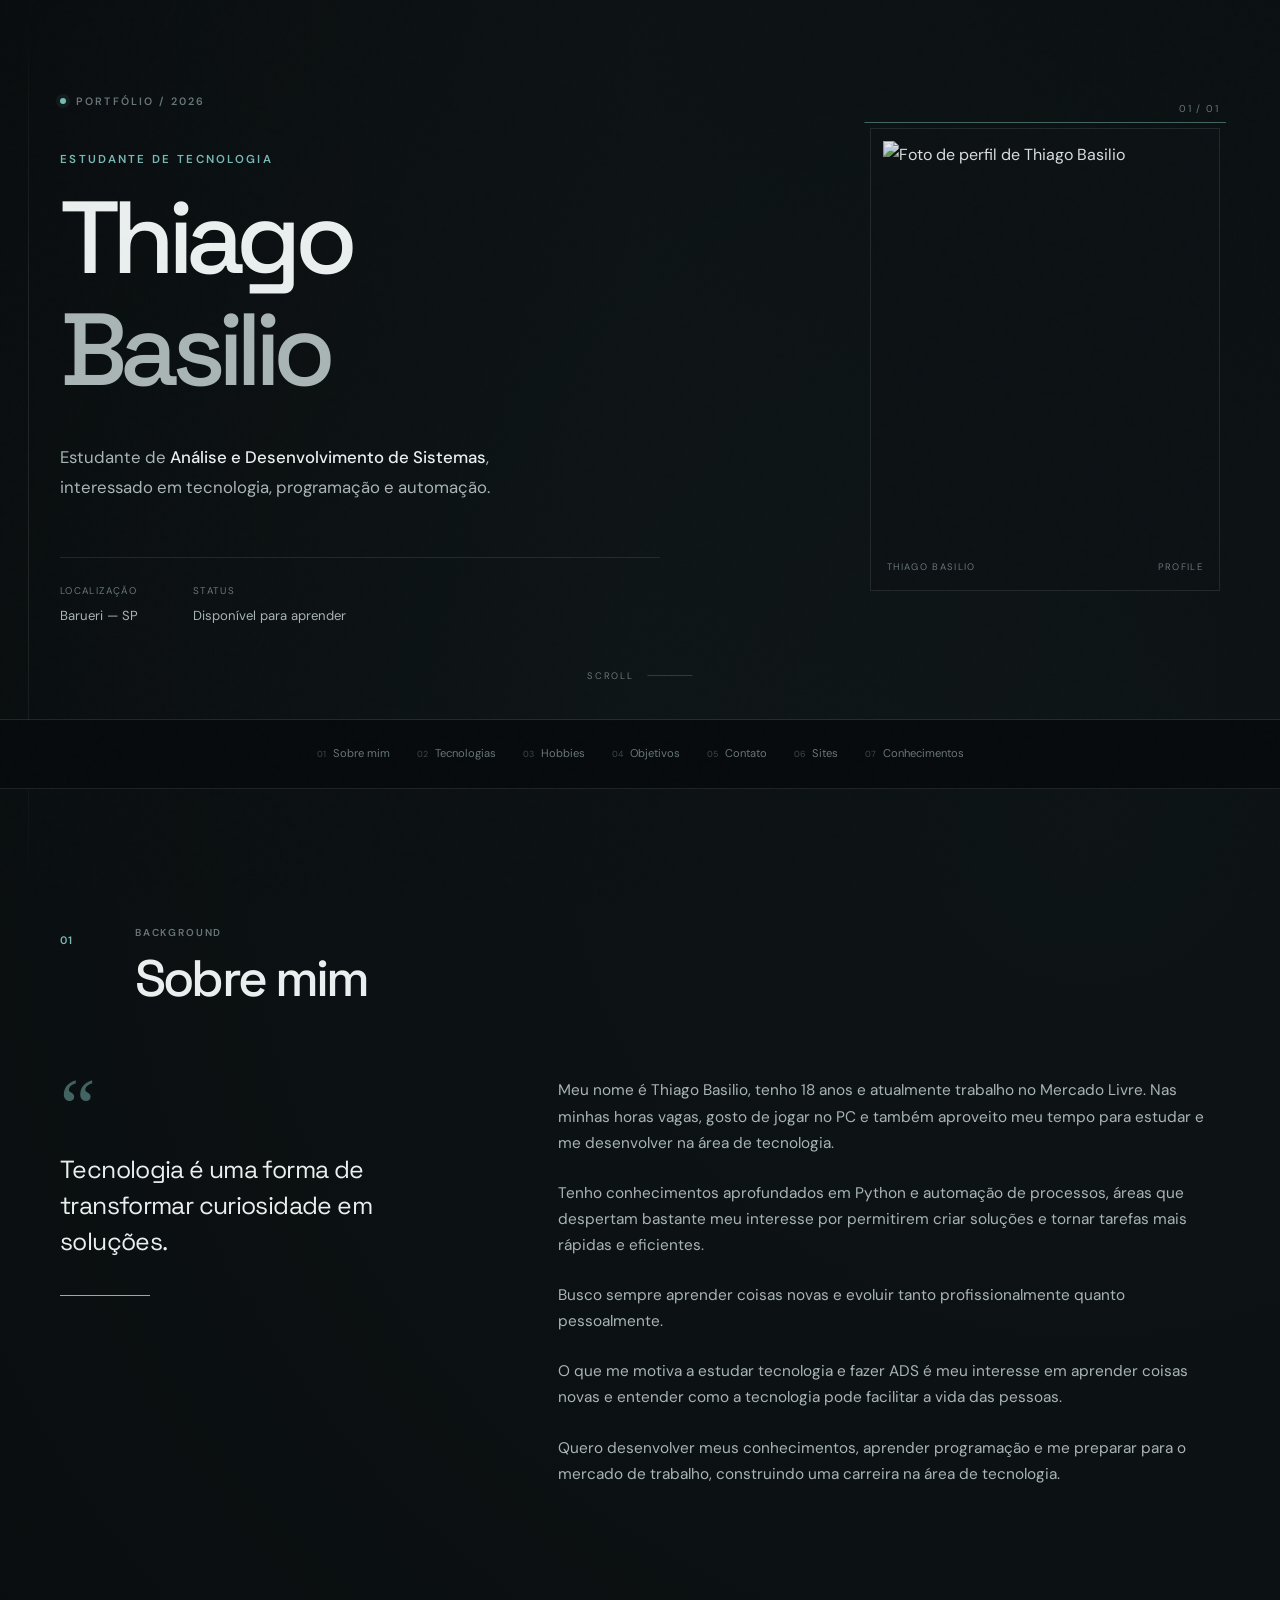
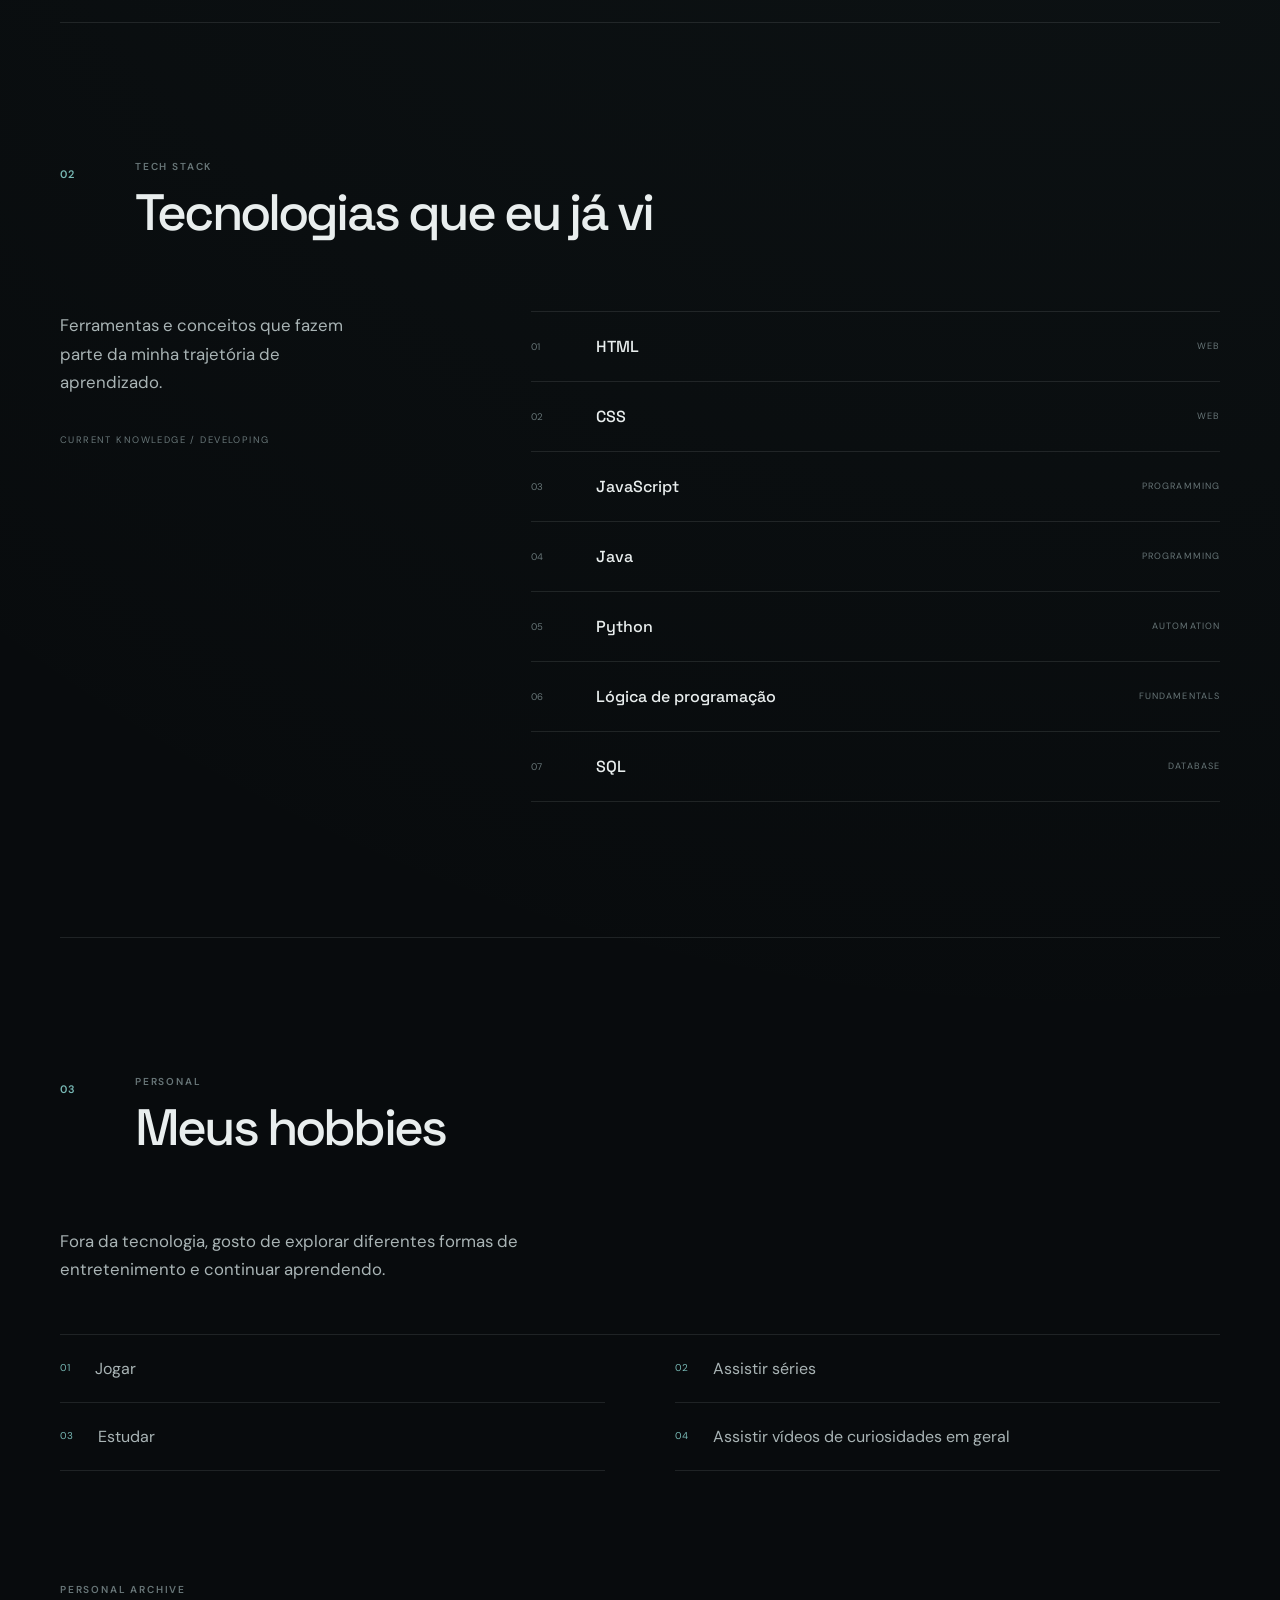
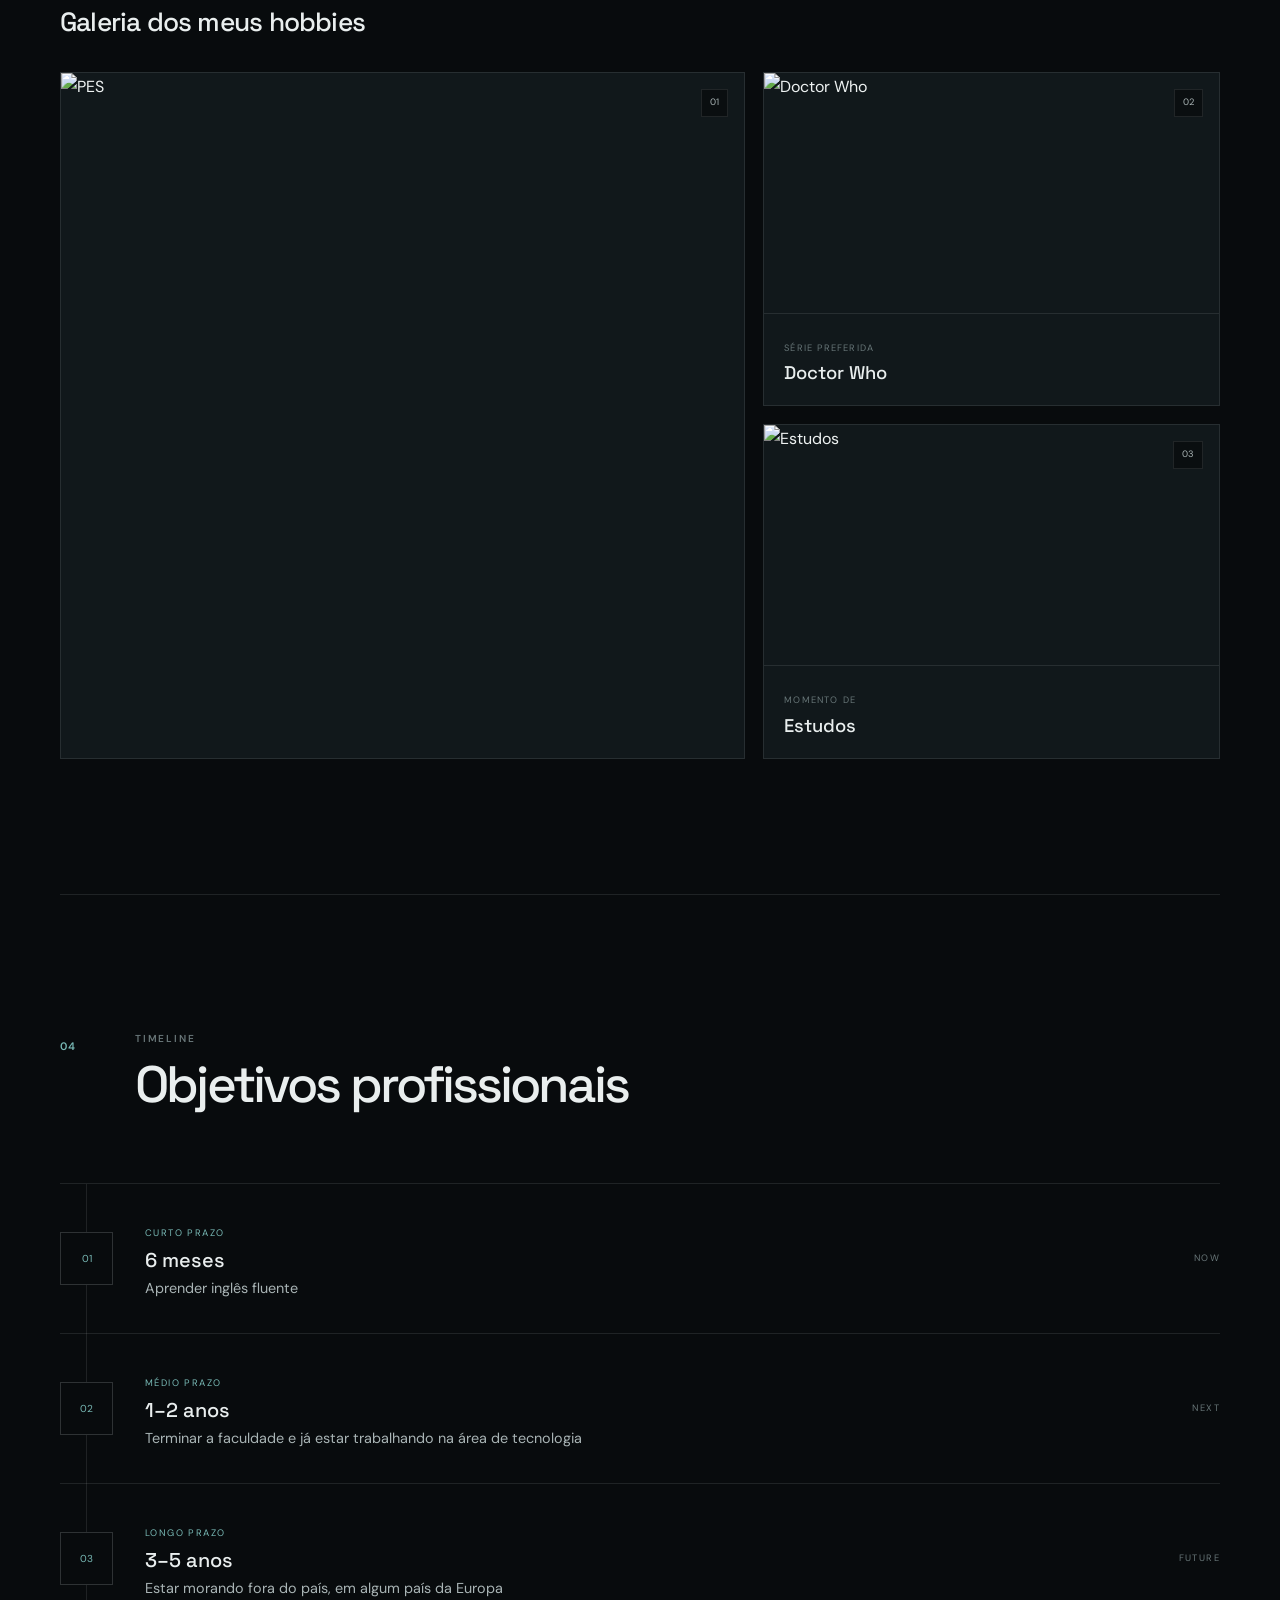
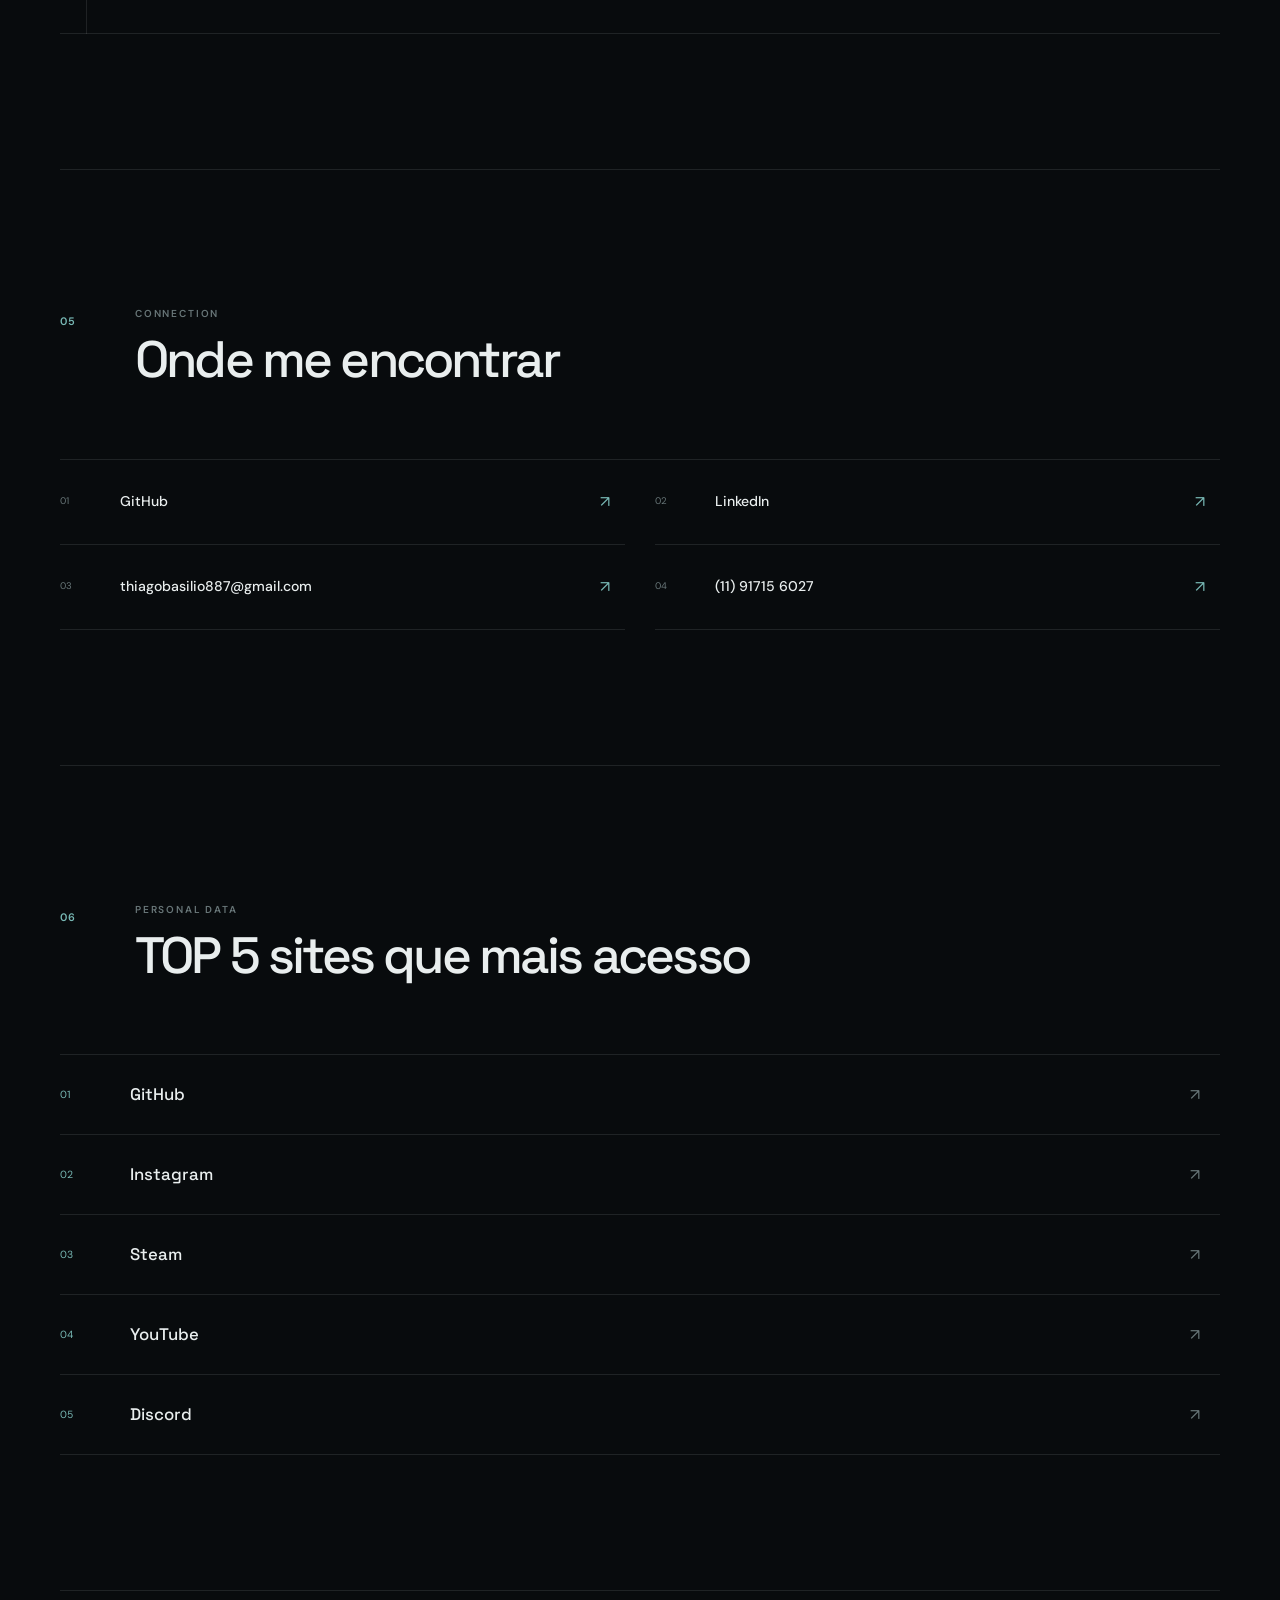
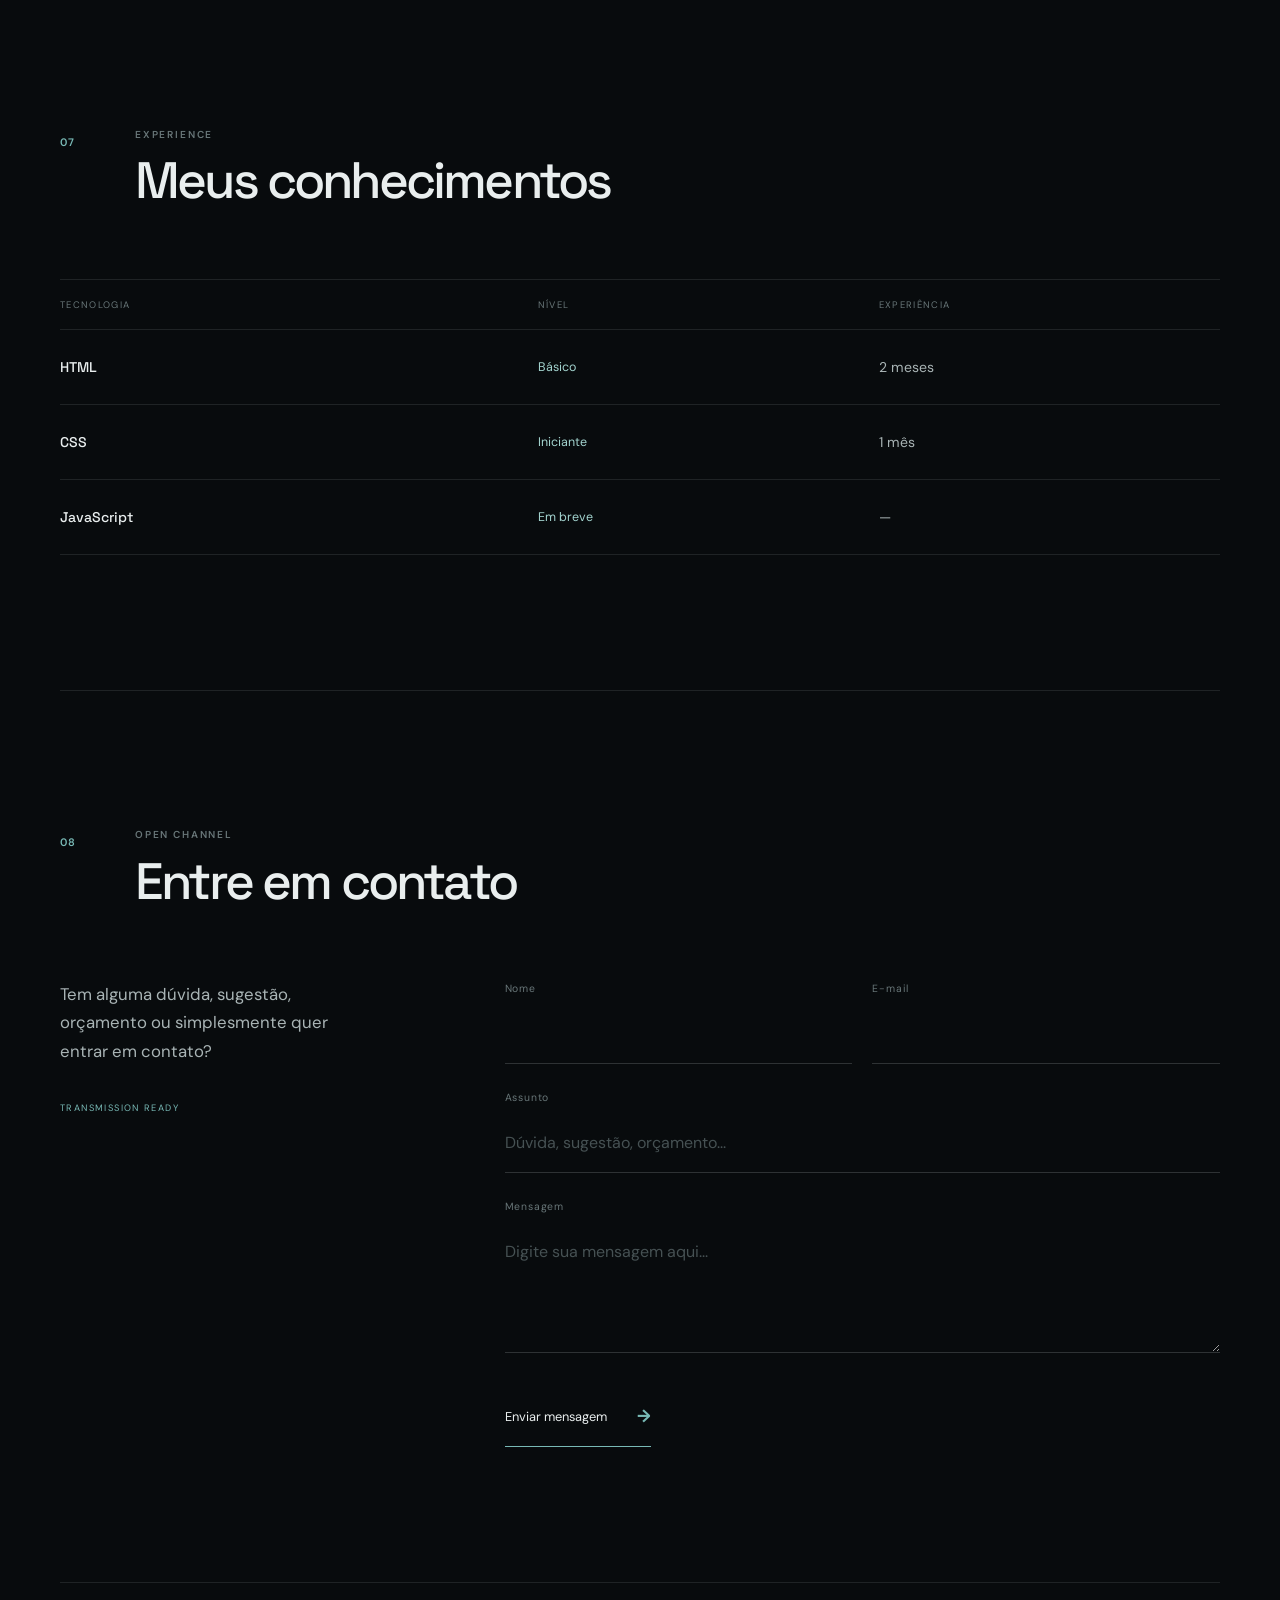
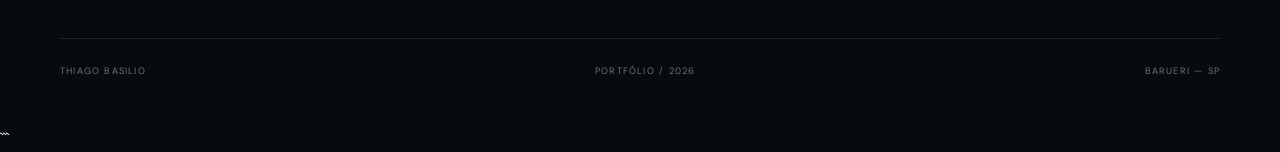
==== index.html @ 4c80ed2f "Add files via upload" ====
<!DOCTYPE html>
<html lang="pt-br">

<head>
    <meta charset="UTF-8">
    <meta name="viewport" content="width=device-width, initial-scale=1.0">

    <title>Thiago Basilio — Portfólio</title>

    <link rel="preconnect" href="https://fonts.googleapis.com">
    <link rel="preconnect" href="https://fonts.gstatic.com" crossorigin>

    <link href="https://fonts.googleapis.com/css2?family=DM+Sans:wght@400;500;600;700&family=Space+Grotesk:wght@400;500;600;700&display=swap" rel="stylesheet">

    <link rel="stylesheet" href="style.css">
</head>

<body>

    <!-- ELEMENTO DE AMBIENTE -->
    <div class="ambient-line"></div>

    <!-- ================= HEADER ================= -->

    <header class="hero">

        <div class="hero-grid">

            <div class="hero-info">

                <div class="system-label">
                    <span class="signal"></span>
                    PORTFÓLIO / 2026
                </div>

                <p class="hero-kicker">
                    ESTUDANTE DE TECNOLOGIA
                </p>

                <h1>
                    Thiago<br>
                    <span>Basilio</span>
                </h1>

                <p class="hero-description">
                    Estudante de <strong>Análise e Desenvolvimento de Sistemas</strong>,
                    interessado em tecnologia, programação e automação.
                </p>

                <div class="hero-meta">
                    <span>
                        <small>LOCALIZAÇÃO</small>
                        Barueri — SP
                    </span>

                    <span>
                        <small>STATUS</small>
                        Disponível para aprender
                    </span>
                </div>

            </div>

            <div class="hero-portrait">

                <div class="portrait-frame">

                    <div class="frame-marker marker-top">
                        01 / 01
                    </div>

                    <img
                        class="fotominha"
                        src="fotodeperfil.jpeg"
                        alt="Foto de perfil de Thiago Basilio"
                    >

                    <div class="portrait-caption">
                        <span>THIAGO BASILIO</span>
                        <span>PROFILE</span>
                    </div>

                </div>

            </div>

        </div>

        <div class="scroll-indicator">
            <span>SCROLL</span>
            <div></div>
        </div>

    </header>


    <!-- ================= NAVEGAÇÃO ================= -->

    <nav class="navbar">

        <div class="nav-inner">

            <a href="#Sobremim" class="nav-link active">
                <span>01</span>
                Sobre mim
            </a>

            <a href="#Tecnologiasqeujavi" class="nav-link">
                <span>02</span>
                Tecnologias
            </a>

            <a href="#Meushobbiessão" class="nav-link">
                <span>03</span>
                Hobbies
            </a>

            <a href="#Objetivosprofissionais" class="nav-link">
                <span>04</span>
                Objetivos
            </a>

            <a href="#Ondemeencontar" class="nav-link">
                <span>05</span>
                Contato
            </a>

            <a href="#TOP5sitesqueeumaisacesso" class="nav-link">
                <span>06</span>
                Sites
            </a>

            <a href="#conhecimentos" class="nav-link">
                <span>07</span>
                Conhecimentos
            </a>

        </div>

    </nav>


    <main>


        <!-- ================= SOBRE ================= -->

        <section id="Sobremim" class="section about-section">

            <div class="section-header">

                <div class="section-number">
                    01
                </div>

                <div>
                    <span class="section-label">BACKGROUND</span>
                    <h2>Sobre mim</h2>
                </div>

            </div>


            <div class="about-layout">

                <div class="about-statement">

                    <span class="quote-mark">“</span>

                    <p>
                        Tecnologia é uma forma de transformar
                        curiosidade em soluções.
                    </p>

                    <div class="statement-line"></div>

                </div>


                <div class="about-text">

                    <p>
                        Meu nome é Thiago Basilio, tenho 18 anos e atualmente
                        trabalho no Mercado Livre. Nas minhas horas vagas,
                        gosto de jogar no PC e também aproveito meu tempo
                        para estudar e me desenvolver na área de tecnologia.
                    </p>

                    <p>
                        Tenho conhecimentos aprofundados em Python e automação
                        de processos, áreas que despertam bastante meu interesse
                        por permitirem criar soluções e tornar tarefas mais
                        rápidas e eficientes.
                    </p>

                    <p>
                        Busco sempre aprender coisas novas e evoluir tanto
                        profissionalmente quanto pessoalmente.
                    </p>

                    <p>
                        O que me motiva a estudar tecnologia e fazer ADS é meu
                        interesse em aprender coisas novas e entender como a
                        tecnologia pode facilitar a vida das pessoas.
                    </p>

                    <p>
                        Quero desenvolver meus conhecimentos, aprender programação
                        e me preparar para o mercado de trabalho, construindo uma
                        carreira na área de tecnologia.
                    </p>

                </div>

            </div>

        </section>


        <!-- ================= TECNOLOGIAS ================= -->

        <section id="Tecnologiasqeujavi" class="section">

            <div class="section-header">

                <div class="section-number">
                    02
                </div>

                <div>
                    <span class="section-label">TECH STACK</span>
                    <h2>Tecnologias que eu já vi</h2>
                </div>

            </div>


            <div class="technology-layout">

                <div class="tech-intro">

                    <p>
                        Ferramentas e conceitos que fazem parte
                        da minha trajetória de aprendizado.
                    </p>

                    <span class="technical-note">
                        CURRENT KNOWLEDGE / DEVELOPING
                    </span>

                </div>


                <div class="tech-list">

                    <div class="tech-item">
                        <span>01</span>
                        <strong>HTML</strong>
                        <small>WEB</small>
                    </div>

                    <div class="tech-item">
                        <span>02</span>
                        <strong>CSS</strong>
                        <small>WEB</small>
                    </div>

                    <div class="tech-item">
                        <span>03</span>
                        <strong>JavaScript</strong>
                        <small>PROGRAMMING</small>
                    </div>

                    <div class="tech-item">
                        <span>04</span>
                        <strong>Java</strong>
                        <small>PROGRAMMING</small>
                    </div>

                    <div class="tech-item">
                        <span>05</span>
                        <strong>Python</strong>
                        <small>AUTOMATION</small>
                    </div>

                    <div class="tech-item">
                        <span>06</span>
                        <strong>Lógica de programação</strong>
                        <small>FUNDAMENTALS</small>
                    </div>

                    <div class="tech-item">
                        <span>07</span>
                        <strong>SQL</strong>
                        <small>DATABASE</small>
                    </div>

                </div>

            </div>

        </section>


        <!-- ================= HOBBIES ================= -->

        <section id="Meushobbiessão" class="section">

            <div class="section-header">

                <div class="section-number">
                    03
                </div>

                <div>
                    <span class="section-label">PERSONAL</span>
                    <h2>Meus hobbies</h2>
                </div>

            </div>


            <div class="hobbies-intro">

                <p>
                    Fora da tecnologia, gosto de explorar diferentes
                    formas de entretenimento e continuar aprendendo.
                </p>

            </div>


            <ul class="hobbies-list">

                <li>
                    <span>01</span>
                    Jogar
                </li>

                <li>
                    <span>02</span>
                    Assistir séries
                </li>

                <li>
                    <span>03</span>
                    Estudar
                </li>

                <li>
                    <span>04</span>
                    Assistir vídeos de curiosidades em geral
                </li>

            </ul>


            <div class="gallery-header">

                <span class="section-label">PERSONAL ARCHIVE</span>

                <h3>
                    Galeria dos meus hobbies
                </h3>

            </div>


            <div class="gallery">

                <article class="gallery-item gallery-large">

                    <div class="image-wrapper">

                        <img
                            src="pes.webp"
                            alt="PES"
                        >

                        <span class="image-index">
                            01
                        </span>

                    </div>

                    <div class="gallery-info">

                        <span>JOGO QUE MAIS JOGO</span>

                        <h3>PES</h3>

                    </div>

                </article>


                <article class="gallery-item">

                    <div class="image-wrapper">

                        <img
                            src="doctorwho.webp"
                            alt="Doctor Who"
                        >

                        <span class="image-index">
                            02
                        </span>

                    </div>

                    <div class="gallery-info">

                        <span>SÉRIE PREFERIDA</span>

                        <h3>Doctor Who</h3>

                    </div>

                </article>


                <article class="gallery-item">

                    <div class="image-wrapper">

                        <img
                            src="estudos.jpg"
                            alt="Estudos"
                        >

                        <span class="image-index">
                            03
                        </span>

                    </div>

                    <div class="gallery-info">

                        <span>MOMENTO DE</span>

                        <h3>Estudos</h3>

                    </div>

                </article>

            </div>

        </section>


        <!-- ================= OBJETIVOS ================= -->

        <section id="Objetivosprofissionais" class="section">

            <div class="section-header">

                <div class="section-number">
                    04
                </div>

                <div>
                    <span class="section-label">TIMELINE</span>
                    <h2>Objetivos profissionais</h2>
                </div>

            </div>


            <div class="timeline">

                <article class="timeline-item">

                    <div class="timeline-marker">
                        01
                    </div>

                    <div class="timeline-content">

                        <span>CURTO PRAZO</span>

                        <h3>6 meses</h3>

                        <p>
                            Aprender inglês fluente
                        </p>

                    </div>

                    <div class="timeline-status">
                        NOW
                    </div>

                </article>


                <article class="timeline-item">

                    <div class="timeline-marker">
                        02
                    </div>

                    <div class="timeline-content">

                        <span>MÉDIO PRAZO</span>

                        <h3>1–2 anos</h3>

                        <p>
                            Terminar a faculdade e já estar trabalhando
                            na área de tecnologia
                        </p>

                    </div>

                    <div class="timeline-status">
                        NEXT
                    </div>

                </article>


                <article class="timeline-item">

                    <div class="timeline-marker">
                        03
                    </div>

                    <div class="timeline-content">

                        <span>LONGO PRAZO</span>

                        <h3>3–5 anos</h3>

                        <p>
                            Estar morando fora do país,
                            em algum país da Europa
                        </p>

                    </div>

                    <div class="timeline-status">
                        FUTURE
                    </div>

                </article>

            </div>

        </section>


        <!-- ================= CONTATO ================= -->

        <section id="Ondemeencontar" class="section">

            <div class="section-header">

                <div class="section-number">
                    05
                </div>

                <div>
                    <span class="section-label">CONNECTION</span>
                    <h2>Onde me encontrar</h2>
                </div>

            </div>


            <div class="contact-grid">

                <a
                    href="https://github.com/thiagobasilio887-sys"
                    target="_blank"
                    rel="noopener noreferrer"
                >
                    <span class="contact-number">01</span>
                    <strong>GitHub</strong>
                    <span class="arrow">↗</span>
                </a>


                <a
                    href="https://www.linkedin.com/in/thiago-basilio-bba76535a"
                    target="_blank"
                    rel="noopener noreferrer"
                >
                    <span class="contact-number">02</span>
                    <strong>LinkedIn</strong>
                    <span class="arrow">↗</span>
                </a>


                <a href="mailto:thiagobasilio887@gmail.com">

                    <span class="contact-number">03</span>

                    <strong>
                        thiagobasilio887@gmail.com
                    </strong>

                    <span class="arrow">↗</span>

                </a>


                <a href="tel:+5511917156027">

                    <span class="contact-number">04</span>

                    <strong>
                        (11) 91715 6027
                    </strong>

                    <span class="arrow">↗</span>

                </a>

            </div>

        </section>


        <!-- ================= TOP 5 ================= -->

        <section id="TOP5sitesqueeumaisacesso" class="section">

            <div class="section-header">

                <div class="section-number">
                    06
                </div>

                <div>
                    <span class="section-label">PERSONAL DATA</span>
                    <h2>TOP 5 sites que mais acesso</h2>
                </div>

            </div>


            <div class="sites-list">

                <a href="https://github.com/" target="_blank">
                    <span>01</span>
                    <strong>GitHub</strong>
                    <small>↗</small>
                </a>

                <a href="https://www.instagram.com/" target="_blank">
                    <span>02</span>
                    <strong>Instagram</strong>
                    <small>↗</small>
                </a>

                <a href="https://store.steampowered.com/?l=portuguese" target="_blank">
                    <span>03</span>
                    <strong>Steam</strong>
                    <small>↗</small>
                </a>

                <a href="https://www.youtube.com/" target="_blank">
                    <span>04</span>
                    <strong>YouTube</strong>
                    <small>↗</small>
                </a>

                <a href="https://discord.com/" target="_blank">
                    <span>05</span>
                    <strong>Discord</strong>
                    <small>↗</small>
                </a>

            </div>

        </section>


        <!-- ================= CONHECIMENTOS ================= -->

        <section id="conhecimentos" class="section">

            <div class="section-header">

                <div class="section-number">
                    07
                </div>

                <div>
                    <span class="section-label">EXPERIENCE</span>
                    <h2>Meus conhecimentos</h2>
                </div>

            </div>


            <div class="knowledge-table">

                <div class="table-row table-head">

                    <span>TECNOLOGIA</span>
                    <span>NÍVEL</span>
                    <span>EXPERIÊNCIA</span>

                </div>


                <div class="table-row">

                    <strong>HTML</strong>

                    <span class="level">
                        Básico
                    </span>

                    <span>
                        2 meses
                    </span>

                </div>


                <div class="table-row">

                    <strong>CSS</strong>

                    <span class="level">
                        Iniciante
                    </span>

                    <span>
                        1 mês
                    </span>

                </div>


                <div class="table-row">

                    <strong>JavaScript</strong>

                    <span class="level">
                        Em breve
                    </span>

                    <span>
                        —
                    </span>

                </div>

            </div>

        </section>


        <!-- ================= FORMULÁRIO ================= -->

        <section id="contato-form" class="section contact-section">

            <div class="section-header">

                <div class="section-number">
                    08
                </div>

                <div>
                    <span class="section-label">OPEN CHANNEL</span>
                    <h2>Entre em contato</h2>
                </div>

            </div>


            <div class="form-layout">

                <div class="form-intro">

                    <p>
                        Tem alguma dúvida, sugestão, orçamento
                        ou simplesmente quer entrar em contato?
                    </p>

                    <span>
                        TRANSMISSION READY
                    </span>

                </div>


                <form>

                    <div class="form-grid">

                        <div class="form-group">

                            <label for="nomeContato">
                                Nome
                            </label>

                            <input
                                type="text"
                                id="nomeContato"
                                required
                            >

                        </div>


                        <div class="form-group">

                            <label for="emailContato">
                                E-mail
                            </label>

                            <input
                                type="email"
                                id="emailContato"
                                required
                            >

                        </div>

                    </div>


                    <div class="form-group">

                        <label for="assunto">
                            Assunto
                        </label>

                        <input
                            type="text"
                            id="assunto"
                            placeholder="Dúvida, sugestão, orçamento..."
                        >

                    </div>


                    <div class="form-group">

                        <label for="mensagemContato">
                            Mensagem
                        </label>

                        <textarea
                            id="mensagemContato"
                            placeholder="Digite sua mensagem aqui..."
                        ></textarea>

                    </div>


                    <button type="submit">

                        <span>
                            Enviar mensagem
                        </span>

                        <strong>→</strong>

                    </button>

                </form>

            </div>

        </section>

    </main>


    <!-- ================= FOOTER ================= -->

    <footer>

        <div class="footer-line"></div>

        <div class="footer-content">

            <span>
                THIAGO BASILIO
            </span>

            <span>
                PORTFÓLIO / 2026
            </span>

            <span>
                BARUERI — SP
            </span>

        </div>

    </footer>


    <script>

        /* Pequeno efeito de navegação */

        const sections = document.querySelectorAll("section");
        const navLinks = document.querySelectorAll(".nav-link");

        const observer = new IntersectionObserver(
            (entries) => {

                entries.forEach(entry => {

                    if (entry.isIntersecting) {

                        navLinks.forEach(link => {
                            link.classList.remove("active");
                        });

                        const activeLink = document.querySelector(
                            `.nav-link[href="#${entry.target.id}"]`
                        );

                        if (activeLink) {
                            activeLink.classList.add("active");
                        }

                    }

                });

            },
            {
                rootMargin: "-30% 0px -60% 0px"
            }
        );

        sections.forEach(section => {
            observer.observe(section);
        });

    </script>

</body>

</html>
```
---- style.css ----
/* =========================================================
   THIAGO BASILIO — PORTFÓLIO
   SCI-FI EDITORIAL / BRITISH FUTURISM
========================================================= */


/* =========================================================
   VARIABLES
========================================================= */

:root {

    --background: #080b0d;
    --background-soft: #0d1215;

    --surface: #11181b;
    --surface-hover: #151e22;

    --line: rgba(214, 226, 226, 0.11);
    --line-strong: rgba(214, 226, 226, 0.18);

    --text: #e9eeee;
    --text-soft: #a9b4b5;
    --text-muted: #687678;

    --accent: #78b9b5;
    --accent-soft: #a3d4cf;

    --white: #f4f7f6;

    --max-width: 1160px;

    --serif-space: "Space Grotesk", sans-serif;
    --body-font: "DM Sans", sans-serif;

}


/* =========================================================
   RESET
========================================================= */

* {
    margin: 0;
    padding: 0;
    box-sizing: border-box;
}

html {
    scroll-behavior: smooth;
    scroll-padding-top: 90px;
}

body {

    background:
        radial-gradient(
            circle at 85% 10%,
            rgba(120, 185, 181, 0.055),
            transparent 25%
        ),
        var(--background);

    color: var(--text);

    font-family: var(--body-font);

    line-height: 1.7;

    overflow-x: hidden;
}

body::before {

    content: "";

    position: fixed;

    inset: 0;

    pointer-events: none;

    opacity: 0.018;

    background-image:
        url("data:image/svg+xml,%3Csvg viewBox='0 0 180 180' xmlns='http://www.w3.org/2000/svg'%3E%3Cfilter id='noise'%3E%3CfeTurbulence type='fractalNoise' baseFrequency='.8' numOctaves='3' stitchTiles='stitch'/%3E%3C/filter%3E%3Crect width='100%25' height='100%25' filter='url(%23noise)' opacity='.4'/%3E%3C/svg%3E");

    z-index: 999;
}

img {
    display: block;
    max-width: 100%;
}

a {
    color: inherit;
    text-decoration: none;
}

button,
input,
textarea {
    font: inherit;
}


/* =========================================================
   AMBIENT LINE
========================================================= */

.ambient-line {

    position: fixed;

    left: 28px;
    top: 0;

    width: 1px;
    height: 100vh;

    background:
        linear-gradient(
            to bottom,
            transparent,
            var(--line),
            var(--line),
            transparent
        );

    pointer-events: none;

    z-index: 5;
}


/* =========================================================
   HERO
========================================================= */

.hero {

    min-height: 720px;

    position: relative;

    display: flex;
    align-items: center;

    border-bottom: 1px solid var(--line);

    background:

        linear-gradient(
            90deg,
            transparent 0%,
            rgba(120, 185, 181, 0.018) 50%,
            transparent 100%
        );
}


.hero-grid {

    width: min(
        var(--max-width),
        calc(100% - 100px)
    );

    margin: auto;

    display: grid;

    grid-template-columns:
        1.2fr
        0.8fr;

    align-items: center;

    gap: 100px;
}


/* =========================================================
   HERO TEXT
========================================================= */

.hero-info {
    position: relative;
}

.system-label {

    display: flex;
    align-items: center;

    gap: 10px;

    margin-bottom: 40px;

    color: var(--text-muted);

    font-size: 0.67rem;

    font-weight: 600;

    letter-spacing: 0.2em;
}

.signal {

    width: 6px;
    height: 6px;

    background: var(--accent);

    border-radius: 50%;

    box-shadow:
        0 0 0 4px rgba(120, 185, 181, 0.08);
}


.hero-kicker {

    margin-bottom: 12px;

    color: var(--accent);

    font-size: 0.72rem;

    font-weight: 600;

    letter-spacing: 0.2em;
}


h1,
h2,
h3 {

    font-family: var(--serif-space);

    font-weight: 500;

    line-height: 1.1;
}


h1 {

    font-size: clamp(
        4rem,
        8vw,
        7.5rem
    );

    letter-spacing: -0.075em;
}


h1 span {
    color: var(--text-soft);
}


.hero-description {

    max-width: 520px;

    margin-top: 35px;

    color: var(--text-soft);

    font-size: 1.05rem;

    line-height: 1.8;
}

.hero-description strong {
    color: var(--text);
    font-weight: 500;
}


.hero-meta {

    display: flex;

    gap: 55px;

    margin-top: 55px;

    padding-top: 25px;

    border-top: 1px solid var(--line);

    max-width: 600px;
}

.hero-meta span {

    display: flex;

    flex-direction: column;

    gap: 5px;

    color: var(--text-soft);

    font-size: 0.82rem;
}

.hero-meta small {

    color: var(--text-muted);

    font-size: 0.61rem;

    letter-spacing: 0.14em;
}


/* =========================================================
   PORTRAIT
========================================================= */

.hero-portrait {

    display: flex;

    justify-content: flex-end;
}

.portrait-frame {

    width: min(
        350px,
        100%
    );

    position: relative;

    padding: 12px;

    border: 1px solid var(--line);

    background: var(--background-soft);
}

.portrait-frame::before {

    content: "";

    position: absolute;

    inset: -7px;

    border-top: 1px solid var(--accent);
    border-left: 1px solid transparent;

    opacity: 0.5;

    pointer-events: none;
}

.fotominha {

    width: 100%;

    aspect-ratio: 4 / 5;

    object-fit: cover;

    filter:
        saturate(0.75)
        contrast(1.05);

    opacity: 0.9;
}


.frame-marker {

    position: absolute;

    top: -28px;

    right: 0;

    color: var(--text-muted);

    font-size: 0.62rem;

    letter-spacing: 0.14em;
}


.portrait-caption {

    display: flex;

    justify-content: space-between;

    padding: 13px 4px 3px;

    color: var(--text-muted);

    font-size: 0.59rem;

    letter-spacing: 0.14em;
}


/* =========================================================
   SCROLL
========================================================= */

.scroll-indicator {

    position: absolute;

    bottom: 35px;
    left: 50%;

    transform: translateX(-50%);

    display: flex;

    align-items: center;

    gap: 14px;

    color: var(--text-muted);

    font-size: 0.59rem;

    letter-spacing: 0.18em;
}

.scroll-indicator div {

    width: 45px;

    height: 1px;

    background: var(--line-strong);
}


/* =========================================================
   NAVIGATION
========================================================= */

.navbar {

    position: sticky;

    top: 0;

    z-index: 100;

    background:
        rgba(8, 11, 13, 0.93);

    backdrop-filter: blur(12px);

    border-bottom: 1px solid var(--line);
}

.nav-inner {

    width: min(
        var(--max-width),
        calc(100% - 60px)
    );

    margin: auto;

    min-height: 68px;

    display: flex;

    align-items: center;

    justify-content: center;

    gap: 27px;

    overflow-x: auto;
}

.nav-link {

    position: relative;

    flex-shrink: 0;

    display: flex;

    align-items: center;

    gap: 7px;

    padding: 24px 0;

    color: var(--text-muted);

    font-size: 0.7rem;

    transition:
        color 0.25s ease;
}

.nav-link span {

    color: #3e494b;

    font-size: 0.55rem;
}

.nav-link::after {

    content: "";

    position: absolute;

    left: 0;
    bottom: -1px;

    width: 0;
    height: 1px;

    background: var(--accent);

    transition:
        width 0.25s ease;
}

.nav-link:hover,
.nav-link.active {

    color: var(--text);
}

.nav-link.active::after {
    width: 100%;
}


/* =========================================================
   MAIN
========================================================= */

main {

    width: min(
        var(--max-width),
        calc(100% - 100px)
    );

    margin: auto;
}


/* =========================================================
   SECTIONS
========================================================= */

.section {

    padding: 135px 0;

    border-bottom: 1px solid var(--line);
}


.section-header {

    display: grid;

    grid-template-columns: 55px 1fr;

    gap: 20px;

    margin-bottom: 70px;
}


.section-number {

    padding-top: 7px;

    color: var(--accent);

    font-size: 0.68rem;

    font-weight: 600;

    letter-spacing: 0.12em;
}


.section-label {

    display: block;

    margin-bottom: 10px;

    color: var(--text-muted);

    font-size: 0.63rem;

    font-weight: 600;

    letter-spacing: 0.18em;
}


.section h2 {

    font-size: clamp(
        2rem,
        4vw,
        3.5rem
    );

    letter-spacing: -0.055em;
}


/* =========================================================
   ABOUT
========================================================= */

.about-layout {

    display: grid;

    grid-template-columns:
        0.75fr
        1.25fr;

    gap: 100px;
}


.about-statement {

    position: relative;

    padding-top: 10px;
}

.quote-mark {

    display: block;

    color: var(--accent);

    font-family: Georgia, serif;

    font-size: 5rem;

    line-height: 0.5;

    opacity: 0.5;
}


.about-statement p {

    max-width: 380px;

    margin-top: 25px;

    color: var(--text);

    font-family: var(--serif-space);

    font-size: 1.55rem;

    line-height: 1.45;

    letter-spacing: -0.025em;
}


.statement-line {

    width: 90px;

    height: 1px;

    margin-top: 35px;

    background: var(--accent);
}


.about-text {

    color: var(--text-soft);

    font-size: 0.96rem;
}


.about-text p {

    max-width: 680px;

    margin-bottom: 24px;
}

.about-text p:last-child {
    margin-bottom: 0;
}


/* =========================================================
   TECHNOLOGIES
========================================================= */

.technology-layout {

    display: grid;

    grid-template-columns:
        0.7fr
        1.3fr;

    gap: 100px;
}


.tech-intro p {

    max-width: 300px;

    color: var(--text-soft);

    font-size: 1.05rem;
}


.technical-note {

    display: block;

    margin-top: 35px;

    color: var(--text-muted);

    font-size: 0.59rem;

    letter-spacing: 0.15em;
}


.tech-list {

    border-top: 1px solid var(--line);
}


.tech-item {

    display: grid;

    grid-template-columns:
        45px
        1fr
        120px;

    align-items: center;

    gap: 20px;

    min-height: 70px;

    border-bottom: 1px solid var(--line);

    transition:
        background 0.25s ease,
        padding 0.25s ease;
}


.tech-item:hover {

    padding-left: 10px;

    background: rgba(120, 185, 181, 0.025);
}


.tech-item > span {

    color: var(--text-muted);

    font-size: 0.6rem;
}


.tech-item strong {

    font-family: var(--serif-space);

    font-weight: 500;

    font-size: 1rem;
}


.tech-item small {

    color: var(--text-muted);

    font-size: 0.57rem;

    letter-spacing: 0.12em;

    text-align: right;
}


/* =========================================================
   HOBBIES
========================================================= */

.hobbies-intro {

    max-width: 520px;

    margin-bottom: 50px;

    color: var(--text-soft);

    font-size: 1.05rem;
}


.hobbies-list {

    display: grid;

    grid-template-columns:
        repeat(2, 1fr);

    gap: 0 70px;

    list-style: none;

    border-top: 1px solid var(--line);
}


.hobbies-list li {

    display: flex;

    align-items: center;

    gap: 25px;

    min-height: 68px;

    border-bottom: 1px solid var(--line);

    color: var(--text-soft);

    transition:
        color 0.2s ease,
        padding 0.2s ease;
}


.hobbies-list li:hover {

    padding-left: 8px;

    color: var(--text);
}


.hobbies-list span {

    color: var(--accent);

    font-size: 0.62rem;
}


/* =========================================================
   GALLERY
========================================================= */

.gallery-header {

    margin-top: 110px;

    margin-bottom: 35px;
}


.gallery-header h3 {

    font-size: 1.65rem;

    letter-spacing: -0.03em;
}


.gallery {

    display: grid;

    grid-template-columns:
        1.2fr
        0.8fr;

    grid-template-rows:
        auto
        auto;

    gap: 18px;
}


.gallery-item {

    position: relative;

    overflow: hidden;

    border: 1px solid var(--line);

    background: var(--surface);

    transition:
        border-color 0.3s ease,
        transform 0.3s ease;
}


.gallery-item:hover {

    border-color: var(--line-strong);

    transform: translateY(-3px);
}


.gallery-large {

    grid-row: span 2;
}


.image-wrapper {

    position: relative;

    overflow: hidden;
}


.gallery-large .image-wrapper {

    height: 100%;

    min-height: 570px;
}


.gallery-item:not(.gallery-large) .image-wrapper {

    height: 240px;
}


.gallery-item img {

    width: 100%;

    height: 100%;

    object-fit: cover;

    filter:
        saturate(0.78)
        contrast(1.04);

    transition:
        transform 0.5s ease,
        filter 0.5s ease;
}


.gallery-item:hover img {

    transform: scale(1.025);

    filter:
        saturate(0.9)
        contrast(1.04);
}


.image-index {

    position: absolute;

    top: 16px;
    right: 16px;

    padding: 5px 8px;

    background: rgba(8, 11, 13, 0.75);

    border: 1px solid var(--line);

    color: var(--text-soft);

    font-size: 0.58rem;
}


.gallery-info {

    padding: 18px 20px 22px;

    border-top: 1px solid var(--line);
}


.gallery-info span {

    color: var(--text-muted);

    font-size: 0.58rem;

    letter-spacing: 0.13em;
}


.gallery-info h3 {

    margin-top: 4px;

    font-size: 1.15rem;
}


/* =========================================================
   TIMELINE
========================================================= */

.timeline {

    position: relative;

    border-top: 1px solid var(--line);
}


.timeline::before {

    content: "";

    position: absolute;

    left: 26px;
    top: 0;
    bottom: 0;

    width: 1px;

    background: var(--line);
}


.timeline-item {

    position: relative;

    display: grid;

    grid-template-columns:
        55px
        1fr
        100px;

    align-items: center;

    gap: 30px;

    min-height: 150px;

    border-bottom: 1px solid var(--line);
}


.timeline-marker {

    width: 53px;
    height: 53px;

    display: grid;

    place-items: center;

    position: relative;

    z-index: 2;

    background: var(--background);

    border: 1px solid var(--line-strong);

    color: var(--accent);

    font-size: 0.63rem;
}


.timeline-content span {

    color: var(--accent);

    font-size: 0.59rem;

    letter-spacing: 0.15em;
}


.timeline-content h3 {

    margin: 5px 0;

    font-size: 1.25rem;
}


.timeline-content p {

    color: var(--text-soft);

    font-size: 0.9rem;
}


.timeline-status {

    color: var(--text-muted);

    font-size: 0.58rem;

    letter-spacing: 0.15em;

    text-align: right;
}


/* =========================================================
   CONTACT
========================================================= */

.contact-grid {

    display: grid;

    grid-template-columns:
        repeat(2, 1fr);

    gap: 0 30px;

    border-top: 1px solid var(--line);
}


.contact-grid a {

    display: grid;

    grid-template-columns:
        45px
        1fr
        25px;

    align-items: center;

    gap: 15px;

    min-height: 85px;

    border-bottom: 1px solid var(--line);

    transition:
        padding 0.25s ease,
        color 0.25s ease;
}


.contact-grid a:hover {

    padding-left: 10px;

    color: var(--accent-soft);
}


.contact-number {

    color: var(--text-muted);

    font-size: 0.6rem;
}


.contact-grid strong {

    font-size: 0.88rem;

    font-weight: 500;
}


.arrow {

    color: var(--accent);

    font-size: 1rem;
}


/* =========================================================
   SITES
========================================================= */

.sites-list {

    border-top: 1px solid var(--line);
}


.sites-list a {

    display: grid;

    grid-template-columns:
        70px
        1fr
        30px;

    align-items: center;

    min-height: 80px;

    border-bottom: 1px solid var(--line);

    transition:
        padding 0.25s ease,
        background 0.25s ease;
}


.sites-list a:hover {

    padding-left: 12px;

    background: rgba(120, 185, 181, 0.025);
}


.sites-list a > span {

    color: var(--accent);

    font-size: 0.65rem;
}


.sites-list strong {

    font-family: var(--serif-space);

    font-weight: 500;

    font-size: 1.05rem;
}


.sites-list small {

    color: var(--text-muted);

    font-size: 1rem;
}


/* =========================================================
   KNOWLEDGE TABLE
========================================================= */

.knowledge-table {

    border-top: 1px solid var(--line);
}


.table-row {

    display: grid;

    grid-template-columns:
        1.4fr
        1fr
        1fr;

    align-items: center;

    min-height: 75px;

    border-bottom: 1px solid var(--line);

    color: var(--text-soft);

    font-size: 0.88rem;
}


.table-head {

    min-height: 50px;

    color: var(--text-muted);

    font-size: 0.59rem;

    letter-spacing: 0.14em;
}


.table-row strong {

    color: var(--text);

    font-family: var(--serif-space);

    font-weight: 500;
}


.level {

    color: var(--accent-soft);

    font-size: 0.78rem;
}


/* =========================================================
   FORM
========================================================= */

.form-layout {

    display: grid;

    grid-template-columns:
        0.65fr
        1.35fr;

    gap: 100px;
}


.form-intro p {

    max-width: 290px;

    color: var(--text-soft);

    font-size: 1.05rem;
}


.form-intro span {

    display: block;

    margin-top: 35px;

    color: var(--accent);

    font-size: 0.58rem;

    letter-spacing: 0.15em;
}


form {

    display: grid;

    gap: 25px;
}


.form-grid {

    display: grid;

    grid-template-columns:
        1fr
        1fr;

    gap: 20px;
}


.form-group {

    display: grid;

    gap: 8px;
}


label {

    color: var(--text-muted);

    font-size: 0.65rem;

    letter-spacing: 0.08em;
}


input,
textarea {

    width: 100%;

    padding: 15px 0;

    background: transparent;

    border: none;

    border-bottom: 1px solid var(--line-strong);

    border-radius: 0;

    outline: none;

    color: var(--text);

    transition:
        border-color 0.25s ease;
}


input:focus,
textarea:focus {

    border-color: var(--accent);
}


textarea {

    min-height: 130px;

    resize: vertical;
}


input::placeholder,
textarea::placeholder {

    color: #465153;
}


button {

    width: fit-content;

    display: flex;

    align-items: center;

    gap: 30px;

    margin-top: 10px;

    padding: 14px 0;

    background: transparent;

    border: none;

    border-bottom: 1px solid var(--accent);

    color: var(--text);

    cursor: pointer;

    font-size: 0.8rem;

    transition:
        color 0.25s ease,
        gap 0.25s ease;
}


button strong {

    color: var(--accent);

    font-size: 1.1rem;
}


button:hover {

    gap: 40px;

    color: var(--accent-soft);
}


/* =========================================================
   FOOTER
========================================================= */

footer {

    width: min(
        var(--max-width),
        calc(100% - 100px)
    );

    margin: auto;

    padding: 55px 0 45px;
}


.footer-line {

    height: 1px;

    margin-bottom: 25px;

    background: var(--line);
}


.footer-content {

    display: flex;

    justify-content: space-between;

    color: var(--text-muted);

    font-size: 0.58rem;

    letter-spacing: 0.13em;
}


/* =========================================================
   RESPONSIVE — TABLET
========================================================= */

@media (max-width: 900px) {

    .hero-grid,
    main {

        width: min(
            var(--max-width),
            calc(100% - 50px)
        );
    }


    .hero-grid {

        grid-template-columns:
            1fr;

        gap: 70px;

        padding: 100px 0;
    }


    .hero {

        min-height: auto;
    }


    .hero-portrait {

        justify-content: flex-start;
    }


    .portrait-frame {

        width: 300px;
    }


    .about-layout,
    .technology-layout,
    .form-layout {

        grid-template-columns: 1fr;

        gap: 50px;
    }


    .gallery {

        grid-template-columns: 1fr 1fr;
    }


    .gallery-large {

        grid-row: auto;

        grid-column: span 2;
    }


    .gallery-large .image-wrapper {

        min-height: 400px;
    }

}


/* =========================================================
   RESPONSIVE — MOBILE
========================================================= */

@media (max-width: 650px) {

    .ambient-line {
        display: none;
    }


    .hero-grid,
    main {

        width: calc(100% - 32px);
    }


    .hero-grid {

        padding: 80px 0 100px;

        gap: 50px;
    }


    h1 {

        font-size: 4rem;

        line-height: 0.95;
    }


    .hero-description {

        font-size: 0.92rem;
    }


    .hero-meta {

        flex-direction: column;

        gap: 20px;

        margin-top: 40px;
    }


    .nav-inner {

        width: calc(100% - 25px);

        justify-content: flex-start;

        gap: 22px;
    }


    .nav-link {

        padding: 20px 0;

        font-size: 0.65rem;
    }


    .section {

        padding: 90px 0;
    }


    .section-header {

        grid-template-columns:
            35px
            1fr;

        gap: 12px;

        margin-bottom: 50px;
    }


    .section h2 {

        font-size: 2.2rem;
    }


    .about-layout {

        gap: 45px;
    }


    .about-statement p {

        font-size: 1.3rem;
    }


    .tech-item {

        grid-template-columns:
            30px
            1fr;

        gap: 10px;

        padding: 16px 0;
    }


    .tech-item small {

        display: none;
    }


    .hobbies-list {

        grid-template-columns: 1fr;
    }


    .gallery {

        grid-template-columns: 1fr;

        gap: 14px;
    }


    .gallery-large {

        grid-column: auto;
    }


    .gallery-large .image-wrapper {

        min-height: 300px;
    }


    .gallery-item:not(.gallery-large) .image-wrapper {

        height: 230px;
    }


    .timeline-item {

        grid-template-columns:
            45px
            1fr;

        gap: 20px;

        padding: 25px 0;
    }


    .timeline-marker {

        width: 45px;
        height: 45px;
    }


    .timeline-status {

        display: none;
    }


    .contact-grid {

        grid-template-columns: 1fr;
    }


    .form-grid {

        grid-template-columns: 1fr;

        gap: 25px;
    }


    .table-row {

        grid-template-columns:
            1fr
            1fr;

        gap: 10px;

        padding: 15px 0;
    }


    .table-row span:last-child {

        grid-column: 2;

    }


    .table-head {

        display: none;
    }


    .footer-content {

        flex-direction: column;

        gap: 12px;
    }


    footer {

        width: calc(100% - 32px);
    }

}


/* =========================================================
   REDUCED MOTION
========================================================= */

@media (prefers-reduced-motion: reduce) {

    * {

        scroll-behavior: auto !important;

        transition: none !important;

    }

}
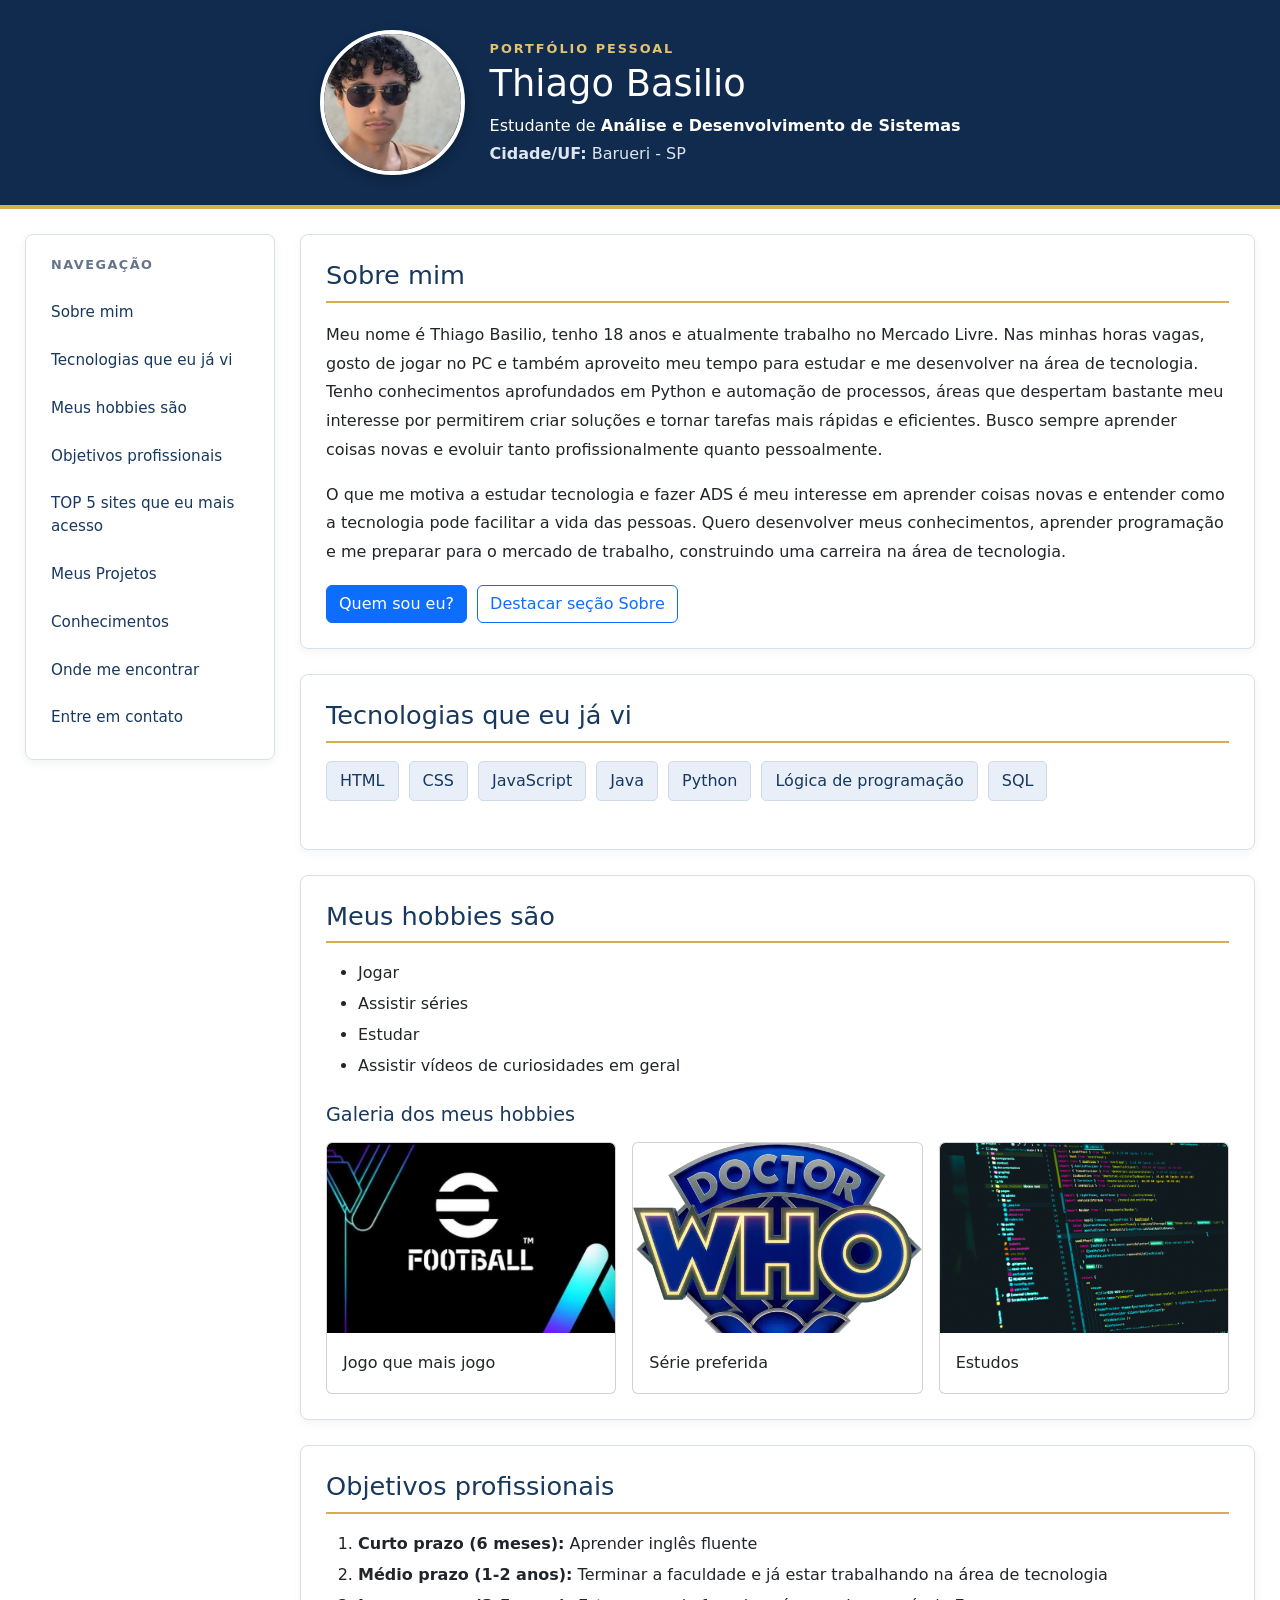
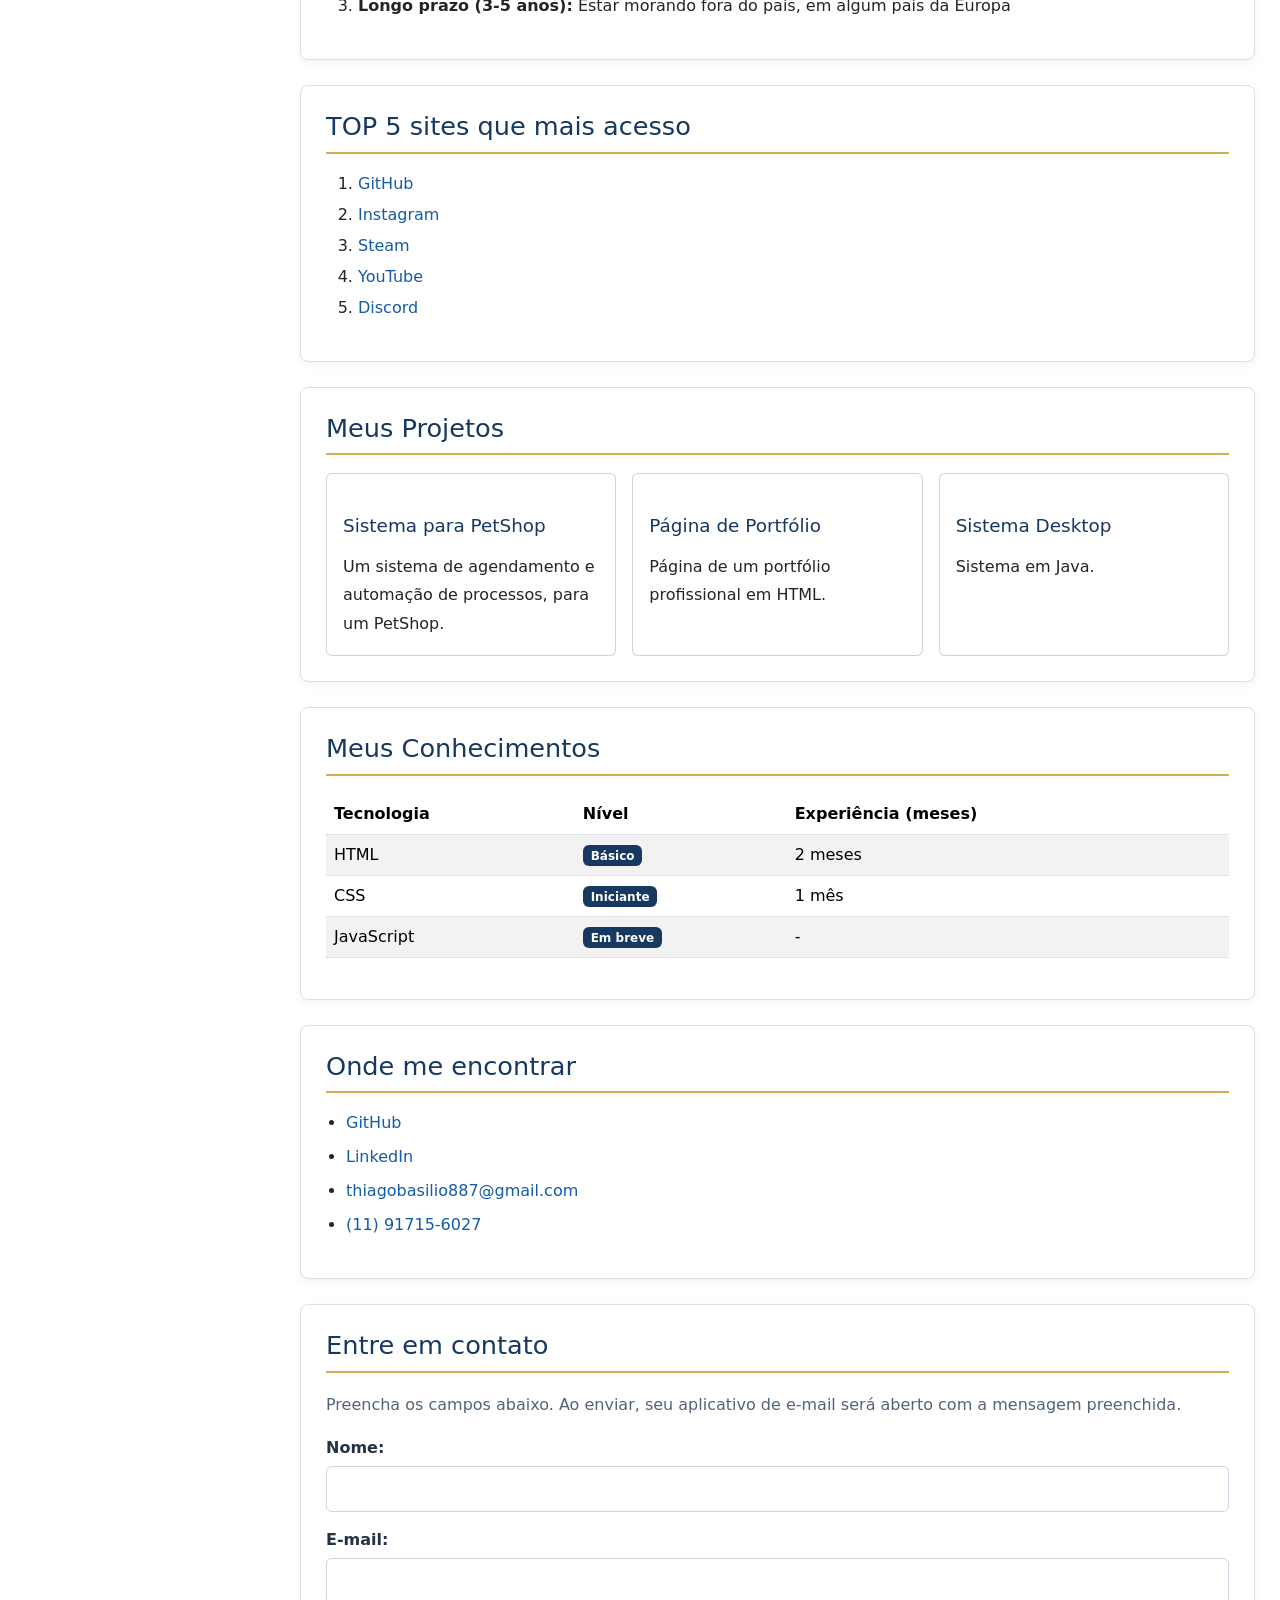
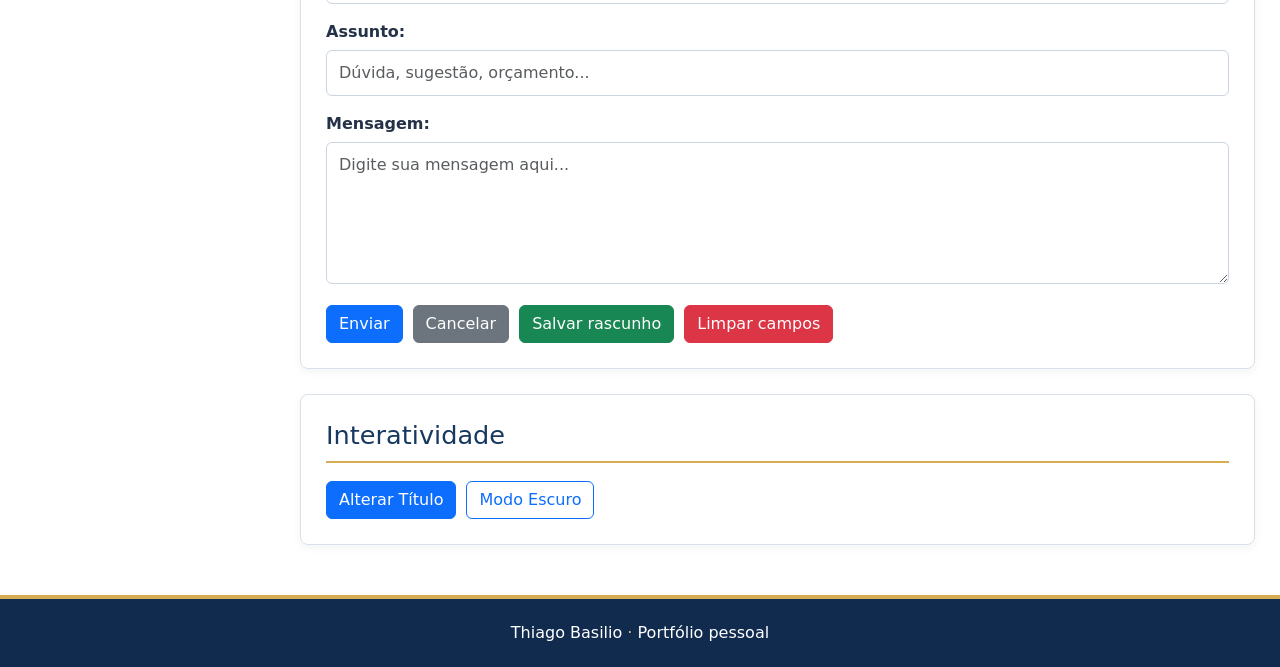
==== commit 3d5a6990: "Add files via upload" ====
--- a/index.html
+++ b/index.html
@@ -1,947 +1,251 @@
-<!DOCTYPE html>
-<html lang="pt-br">
-
-<head>
-    <meta charset="UTF-8">
-    <meta name="viewport" content="width=device-width, initial-scale=1.0">
-
-    <title>Thiago Basilio — Portfólio</title>
-
-    <link rel="preconnect" href="https://fonts.googleapis.com">
-    <link rel="preconnect" href="https://fonts.gstatic.com" crossorigin>
-
-    <link href="https://fonts.googleapis.com/css2?family=DM+Sans:wght@400;500;600;700&family=Space+Grotesk:wght@400;500;600;700&display=swap" rel="stylesheet">
-
-    <link rel="stylesheet" href="style.css">
-</head>
-
-<body>
-
-    <!-- ELEMENTO DE AMBIENTE -->
-    <div class="ambient-line"></div>
-
-    <!-- ================= HEADER ================= -->
-
-    <header class="hero">
-
-        <div class="hero-grid">
-
-            <div class="hero-info">
-
-                <div class="system-label">
-                    <span class="signal"></span>
-                    PORTFÓLIO / 2026
-                </div>
-
-                <p class="hero-kicker">
-                    ESTUDANTE DE TECNOLOGIA
-                </p>
-
-                <h1>
-                    Thiago<br>
-                    <span>Basilio</span>
-                </h1>
-
-                <p class="hero-description">
-                    Estudante de <strong>Análise e Desenvolvimento de Sistemas</strong>,
-                    interessado em tecnologia, programação e automação.
-                </p>
-
-                <div class="hero-meta">
-                    <span>
-                        <small>LOCALIZAÇÃO</small>
-                        Barueri — SP
-                    </span>
-
-                    <span>
-                        <small>STATUS</small>
-                        Disponível para aprender
-                    </span>
-                </div>
-
-            </div>
-
-            <div class="hero-portrait">
-
-                <div class="portrait-frame">
-
-                    <div class="frame-marker marker-top">
-                        01 / 01
-                    </div>
-
-                    <img
-                        class="fotominha"
-                        src="fotodeperfil.jpeg"
-                        alt="Foto de perfil de Thiago Basilio"
-                    >
-
-                    <div class="portrait-caption">
-                        <span>THIAGO BASILIO</span>
-                        <span>PROFILE</span>
-                    </div>
-
-                </div>
-
-            </div>
-
-        </div>
-
-        <div class="scroll-indicator">
-            <span>SCROLL</span>
-            <div></div>
-        </div>
-
-    </header>
-
-
-    <!-- ================= NAVEGAÇÃO ================= -->
-
-    <nav class="navbar">
-
-        <div class="nav-inner">
-
-            <a href="#Sobremim" class="nav-link active">
-                <span>01</span>
-                Sobre mim
-            </a>
-
-            <a href="#Tecnologiasqeujavi" class="nav-link">
-                <span>02</span>
-                Tecnologias
-            </a>
-
-            <a href="#Meushobbiessão" class="nav-link">
-                <span>03</span>
-                Hobbies
-            </a>
-
-            <a href="#Objetivosprofissionais" class="nav-link">
-                <span>04</span>
-                Objetivos
-            </a>
-
-            <a href="#Ondemeencontar" class="nav-link">
-                <span>05</span>
-                Contato
-            </a>
-
-            <a href="#TOP5sitesqueeumaisacesso" class="nav-link">
-                <span>06</span>
-                Sites
-            </a>
-
-            <a href="#conhecimentos" class="nav-link">
-                <span>07</span>
-                Conhecimentos
-            </a>
-
-        </div>
-
-    </nav>
-
-
-    <main>
-
-
-        <!-- ================= SOBRE ================= -->
-
-        <section id="Sobremim" class="section about-section">
-
-            <div class="section-header">
-
-                <div class="section-number">
-                    01
-                </div>
-
-                <div>
-                    <span class="section-label">BACKGROUND</span>
-                    <h2>Sobre mim</h2>
-                </div>
-
-            </div>
-
-
-            <div class="about-layout">
-
-                <div class="about-statement">
-
-                    <span class="quote-mark">“</span>
-
-                    <p>
-                        Tecnologia é uma forma de transformar
-                        curiosidade em soluções.
-                    </p>
-
-                    <div class="statement-line"></div>
-
-                </div>
-
-
-                <div class="about-text">
-
-                    <p>
-                        Meu nome é Thiago Basilio, tenho 18 anos e atualmente
-                        trabalho no Mercado Livre. Nas minhas horas vagas,
-                        gosto de jogar no PC e também aproveito meu tempo
-                        para estudar e me desenvolver na área de tecnologia.
-                    </p>
-
-                    <p>
-                        Tenho conhecimentos aprofundados em Python e automação
-                        de processos, áreas que despertam bastante meu interesse
-                        por permitirem criar soluções e tornar tarefas mais
-                        rápidas e eficientes.
-                    </p>
-
-                    <p>
-                        Busco sempre aprender coisas novas e evoluir tanto
-                        profissionalmente quanto pessoalmente.
-                    </p>
-
-                    <p>
-                        O que me motiva a estudar tecnologia e fazer ADS é meu
-                        interesse em aprender coisas novas e entender como a
-                        tecnologia pode facilitar a vida das pessoas.
-                    </p>
-
-                    <p>
-                        Quero desenvolver meus conhecimentos, aprender programação
-                        e me preparar para o mercado de trabalho, construindo uma
-                        carreira na área de tecnologia.
-                    </p>
-
-                </div>
-
-            </div>
-
-        </section>
-
-
-        <!-- ================= TECNOLOGIAS ================= -->
-
-        <section id="Tecnologiasqeujavi" class="section">
-
-            <div class="section-header">
-
-                <div class="section-number">
-                    02
-                </div>
-
-                <div>
-                    <span class="section-label">TECH STACK</span>
-                    <h2>Tecnologias que eu já vi</h2>
-                </div>
-
-            </div>
-
-
-            <div class="technology-layout">
-
-                <div class="tech-intro">
-
-                    <p>
-                        Ferramentas e conceitos que fazem parte
-                        da minha trajetória de aprendizado.
-                    </p>
-
-                    <span class="technical-note">
-                        CURRENT KNOWLEDGE / DEVELOPING
-                    </span>
-
-                </div>
-
-
-                <div class="tech-list">
-
-                    <div class="tech-item">
-                        <span>01</span>
-                        <strong>HTML</strong>
-                        <small>WEB</small>
-                    </div>
-
-                    <div class="tech-item">
-                        <span>02</span>
-                        <strong>CSS</strong>
-                        <small>WEB</small>
-                    </div>
-
-                    <div class="tech-item">
-                        <span>03</span>
-                        <strong>JavaScript</strong>
-                        <small>PROGRAMMING</small>
-                    </div>
-
-                    <div class="tech-item">
-                        <span>04</span>
-                        <strong>Java</strong>
-                        <small>PROGRAMMING</small>
-                    </div>
-
-                    <div class="tech-item">
-                        <span>05</span>
-                        <strong>Python</strong>
-                        <small>AUTOMATION</small>
-                    </div>
-
-                    <div class="tech-item">
-                        <span>06</span>
-                        <strong>Lógica de programação</strong>
-                        <small>FUNDAMENTALS</small>
-                    </div>
-
-                    <div class="tech-item">
-                        <span>07</span>
-                        <strong>SQL</strong>
-                        <small>DATABASE</small>
-                    </div>
-
-                </div>
-
-            </div>
-
-        </section>
-
-
-        <!-- ================= HOBBIES ================= -->
-
-        <section id="Meushobbiessão" class="section">
-
-            <div class="section-header">
-
-                <div class="section-number">
-                    03
-                </div>
-
-                <div>
-                    <span class="section-label">PERSONAL</span>
-                    <h2>Meus hobbies</h2>
-                </div>
-
-            </div>
-
-
-            <div class="hobbies-intro">
-
-                <p>
-                    Fora da tecnologia, gosto de explorar diferentes
-                    formas de entretenimento e continuar aprendendo.
-                </p>
-
-            </div>
-
-
-            <ul class="hobbies-list">
-
-                <li>
-                    <span>01</span>
-                    Jogar
-                </li>
-
-                <li>
-                    <span>02</span>
-                    Assistir séries
-                </li>
-
-                <li>
-                    <span>03</span>
-                    Estudar
-                </li>
-
-                <li>
-                    <span>04</span>
-                    Assistir vídeos de curiosidades em geral
-                </li>
-
-            </ul>
-
-
-            <div class="gallery-header">
-
-                <span class="section-label">PERSONAL ARCHIVE</span>
-
-                <h3>
-                    Galeria dos meus hobbies
-                </h3>
-
-            </div>
-
-
-            <div class="gallery">
-
-                <article class="gallery-item gallery-large">
-
-                    <div class="image-wrapper">
-
-                        <img
-                            src="pes.webp"
-                            alt="PES"
-                        >
-
-                        <span class="image-index">
-                            01
-                        </span>
-
-                    </div>
-
-                    <div class="gallery-info">
-
-                        <span>JOGO QUE MAIS JOGO</span>
-
-                        <h3>PES</h3>
-
-                    </div>
-
-                </article>
-
-
-                <article class="gallery-item">
-
-                    <div class="image-wrapper">
-
-                        <img
-                            src="doctorwho.webp"
-                            alt="Doctor Who"
-                        >
-
-                        <span class="image-index">
-                            02
-                        </span>
-
-                    </div>
-
-                    <div class="gallery-info">
-
-                        <span>SÉRIE PREFERIDA</span>
-
-                        <h3>Doctor Who</h3>
-
-                    </div>
-
-                </article>
-
-
-                <article class="gallery-item">
-
-                    <div class="image-wrapper">
-
-                        <img
-                            src="estudos.jpg"
-                            alt="Estudos"
-                        >
-
-                        <span class="image-index">
-                            03
-                        </span>
-
-                    </div>
-
-                    <div class="gallery-info">
-
-                        <span>MOMENTO DE</span>
-
-                        <h3>Estudos</h3>
-
-                    </div>
-
-                </article>
-
-            </div>
-
-        </section>
-
-
-        <!-- ================= OBJETIVOS ================= -->
-
-        <section id="Objetivosprofissionais" class="section">
-
-            <div class="section-header">
-
-                <div class="section-number">
-                    04
-                </div>
-
-                <div>
-                    <span class="section-label">TIMELINE</span>
-                    <h2>Objetivos profissionais</h2>
-                </div>
-
-            </div>
-
-
-            <div class="timeline">
-
-                <article class="timeline-item">
-
-                    <div class="timeline-marker">
-                        01
-                    </div>
-
-                    <div class="timeline-content">
-
-                        <span>CURTO PRAZO</span>
-
-                        <h3>6 meses</h3>
-
-                        <p>
-                            Aprender inglês fluente
-                        </p>
-
-                    </div>
-
-                    <div class="timeline-status">
-                        NOW
-                    </div>
-
-                </article>
-
-
-                <article class="timeline-item">
-
-                    <div class="timeline-marker">
-                        02
-                    </div>
-
-                    <div class="timeline-content">
-
-                        <span>MÉDIO PRAZO</span>
-
-                        <h3>1–2 anos</h3>
-
-                        <p>
-                            Terminar a faculdade e já estar trabalhando
-                            na área de tecnologia
-                        </p>
-
-                    </div>
-
-                    <div class="timeline-status">
-                        NEXT
-                    </div>
-
-                </article>
-
-
-                <article class="timeline-item">
-
-                    <div class="timeline-marker">
-                        03
-                    </div>
-
-                    <div class="timeline-content">
-
-                        <span>LONGO PRAZO</span>
-
-                        <h3>3–5 anos</h3>
-
-                        <p>
-                            Estar morando fora do país,
-                            em algum país da Europa
-                        </p>
-
-                    </div>
-
-                    <div class="timeline-status">
-                        FUTURE
-                    </div>
-
-                </article>
-
-            </div>
-
-        </section>
-
-
-        <!-- ================= CONTATO ================= -->
-
-        <section id="Ondemeencontar" class="section">
-
-            <div class="section-header">
-
-                <div class="section-number">
-                    05
-                </div>
-
-                <div>
-                    <span class="section-label">CONNECTION</span>
-                    <h2>Onde me encontrar</h2>
-                </div>
-
-            </div>
-
-
-            <div class="contact-grid">
-
-                <a
-                    href="https://github.com/thiagobasilio887-sys"
-                    target="_blank"
-                    rel="noopener noreferrer"
-                >
-                    <span class="contact-number">01</span>
-                    <strong>GitHub</strong>
-                    <span class="arrow">↗</span>
-                </a>
-
-
-                <a
-                    href="https://www.linkedin.com/in/thiago-basilio-bba76535a"
-                    target="_blank"
-                    rel="noopener noreferrer"
-                >
-                    <span class="contact-number">02</span>
-                    <strong>LinkedIn</strong>
-                    <span class="arrow">↗</span>
-                </a>
-
-
-                <a href="mailto:thiagobasilio887@gmail.com">
-
-                    <span class="contact-number">03</span>
-
-                    <strong>
-                        thiagobasilio887@gmail.com
-                    </strong>
-
-                    <span class="arrow">↗</span>
-
-                </a>
-
-
-                <a href="tel:+5511917156027">
-
-                    <span class="contact-number">04</span>
-
-                    <strong>
-                        (11) 91715 6027
-                    </strong>
-
-                    <span class="arrow">↗</span>
-
-                </a>
-
-            </div>
-
-        </section>
-
-
-        <!-- ================= TOP 5 ================= -->
-
-        <section id="TOP5sitesqueeumaisacesso" class="section">
-
-            <div class="section-header">
-
-                <div class="section-number">
-                    06
-                </div>
-
-                <div>
-                    <span class="section-label">PERSONAL DATA</span>
-                    <h2>TOP 5 sites que mais acesso</h2>
-                </div>
-
-            </div>
-
-
-            <div class="sites-list">
-
-                <a href="https://github.com/" target="_blank">
-                    <span>01</span>
-                    <strong>GitHub</strong>
-                    <small>↗</small>
-                </a>
-
-                <a href="https://www.instagram.com/" target="_blank">
-                    <span>02</span>
-                    <strong>Instagram</strong>
-                    <small>↗</small>
-                </a>
-
-                <a href="https://store.steampowered.com/?l=portuguese" target="_blank">
-                    <span>03</span>
-                    <strong>Steam</strong>
-                    <small>↗</small>
-                </a>
-
-                <a href="https://www.youtube.com/" target="_blank">
-                    <span>04</span>
-                    <strong>YouTube</strong>
-                    <small>↗</small>
-                </a>
-
-                <a href="https://discord.com/" target="_blank">
-                    <span>05</span>
-                    <strong>Discord</strong>
-                    <small>↗</small>
-                </a>
-
-            </div>
-
-        </section>
-
-
-        <!-- ================= CONHECIMENTOS ================= -->
-
-        <section id="conhecimentos" class="section">
-
-            <div class="section-header">
-
-                <div class="section-number">
-                    07
-                </div>
-
-                <div>
-                    <span class="section-label">EXPERIENCE</span>
-                    <h2>Meus conhecimentos</h2>
-                </div>
-
-            </div>
-
-
-            <div class="knowledge-table">
-
-                <div class="table-row table-head">
-
-                    <span>TECNOLOGIA</span>
-                    <span>NÍVEL</span>
-                    <span>EXPERIÊNCIA</span>
-
-                </div>
-
-
-                <div class="table-row">
-
-                    <strong>HTML</strong>
-
-                    <span class="level">
-                        Básico
-                    </span>
-
-                    <span>
-                        2 meses
-                    </span>
-
-                </div>
-
-
-                <div class="table-row">
-
-                    <strong>CSS</strong>
-
-                    <span class="level">
-                        Iniciante
-                    </span>
-
-                    <span>
-                        1 mês
-                    </span>
-
-                </div>
-
-
-                <div class="table-row">
-
-                    <strong>JavaScript</strong>
-
-                    <span class="level">
-                        Em breve
-                    </span>
-
-                    <span>
-                        —
-                    </span>
-
-                </div>
-
-            </div>
-
-        </section>
-
-
-        <!-- ================= FORMULÁRIO ================= -->
-
-        <section id="contato-form" class="section contact-section">
-
-            <div class="section-header">
-
-                <div class="section-number">
-                    08
-                </div>
-
-                <div>
-                    <span class="section-label">OPEN CHANNEL</span>
-                    <h2>Entre em contato</h2>
-                </div>
-
-            </div>
-
-
-            <div class="form-layout">
-
-                <div class="form-intro">
-
-                    <p>
-                        Tem alguma dúvida, sugestão, orçamento
-                        ou simplesmente quer entrar em contato?
-                    </p>
-
-                    <span>
-                        TRANSMISSION READY
-                    </span>
-
-                </div>
-
-
-                <form>
-
-                    <div class="form-grid">
-
-                        <div class="form-group">
-
-                            <label for="nomeContato">
-                                Nome
-                            </label>
-
-                            <input
-                                type="text"
-                                id="nomeContato"
-                                required
-                            >
-
-                        </div>
-
-
-                        <div class="form-group">
-
-                            <label for="emailContato">
-                                E-mail
-                            </label>
-
-                            <input
-                                type="email"
-                                id="emailContato"
-                                required
-                            >
-
-                        </div>
-
-                    </div>
-
-
-                    <div class="form-group">
-
-                        <label for="assunto">
-                            Assunto
-                        </label>
-
-                        <input
-                            type="text"
-                            id="assunto"
-                            placeholder="Dúvida, sugestão, orçamento..."
-                        >
-
-                    </div>
-
-
-                    <div class="form-group">
-
-                        <label for="mensagemContato">
-                            Mensagem
-                        </label>
-
-                        <textarea
-                            id="mensagemContato"
-                            placeholder="Digite sua mensagem aqui..."
-                        ></textarea>
-
-                    </div>
-
-
-                    <button type="submit">
-
-                        <span>
-                            Enviar mensagem
-                        </span>
-
-                        <strong>→</strong>
-
-                    </button>
-
-                </form>
-
-            </div>
-
-        </section>
-
-    </main>
-
-
-    <!-- ================= FOOTER ================= -->
-
-    <footer>
-
-        <div class="footer-line"></div>
-
-        <div class="footer-content">
-
-            <span>
-                THIAGO BASILIO
-            </span>
-
-            <span>
-                PORTFÓLIO / 2026
-            </span>
-
-            <span>
-                BARUERI — SP
-            </span>
-
-        </div>
-
-    </footer>
-
-
-    <script>
-
-        /* Pequeno efeito de navegação */
-
-        const sections = document.querySelectorAll("section");
-        const navLinks = document.querySelectorAll(".nav-link");
-
-        const observer = new IntersectionObserver(
-            (entries) => {
-
-                entries.forEach(entry => {
-
-                    if (entry.isIntersecting) {
-
-                        navLinks.forEach(link => {
-                            link.classList.remove("active");
-                        });
-
-                        const activeLink = document.querySelector(
-                            `.nav-link[href="#${entry.target.id}"]`
-                        );
-
-                        if (activeLink) {
-                            activeLink.classList.add("active");
-                        }
-
-                    }
-
-                });
-
-            },
-            {
-                rootMargin: "-30% 0px -60% 0px"
-            }
-        );
-
-        sections.forEach(section => {
-            observer.observe(section);
-        });
-
-    </script>
-
-</body>
-
-</html>
-```
+
+<!DOCTYPE html>
+<html lang="pt-BR">
+<head>
+    <meta charset="UTF-8">
+    <meta name="viewport" content="width=device-width, initial-scale=1.0">
+    <meta name="description" content="Portfólio pessoal de Thiago Basilio, estudante de Análise e Desenvolvimento de Sistemas.">
+    <title>Perfil - Thiago Basilio</title>
+    <link rel="stylesheet" href="style.css">
+    <link href="https://cdn.jsdelivr.net/npm/bootstrap@5.3.3/dist/css/bootstrap.min.css" rel="stylesheet">
+</head>
+<body>
+    <header class="site-header">
+        <div class="header-brand">
+            <img class="fotominha" src="imagens/fotodeperfil.jpeg" alt="Foto de perfil de Thiago Basilio">
+            <div class="header-copy">
+                <p class="eyebrow">PORTFÓLIO PESSOAL</p>
+                <h1 id="titulo-principal">Thiago Basilio</h1>
+                <p>Estudante de <strong>Análise e Desenvolvimento de Sistemas</strong></p>
+                <p class="location"><strong>Cidade/UF:</strong> Barueri - SP</p>
+            </div>
+        </div>
+    </header>
+
+    <div class="page-layout">
+        <nav class="menu" aria-label="Navegação principal">
+            <p class="nav-heading">NAVEGAÇÃO</p>
+            <a href="#Sobremim">Sobre mim</a>
+            <a href="#Tecnologiasqeujavi">Tecnologias que eu já vi</a>
+            <a href="#Meushobbiessão">Meus hobbies são</a>
+            <a href="#Objetivosprofissionais">Objetivos profissionais</a>
+            <a href="#TOP5sitesqueeumaisacesso">TOP 5 sites que eu mais acesso</a>
+            <a href="#projetos">Meus Projetos</a>
+            <a href="#conhecimentos">Conhecimentos</a>
+            <a href="#Ondemeencontar">Onde me encontrar</a>
+            <a href="#contato-form">Entre em contato</a>
+        </nav>
+
+        <main class="main-content">
+            <section id="Sobremim" class="content-section">
+                <h2>Sobre mim</h2>
+                <p>Meu nome é Thiago Basilio, tenho 18 anos e atualmente trabalho no Mercado Livre. Nas minhas horas vagas, gosto de jogar no PC e também aproveito meu tempo para estudar e me desenvolver na área de tecnologia. Tenho conhecimentos aprofundados em Python e automação de processos, áreas que despertam bastante meu interesse por permitirem criar soluções e tornar tarefas mais rápidas e eficientes. Busco sempre aprender coisas novas e evoluir tanto profissionalmente quanto pessoalmente.</p>
+                <p>O que me motiva a estudar tecnologia e fazer ADS é meu interesse em aprender coisas novas e entender como a tecnologia pode facilitar a vida das pessoas. Quero desenvolver meus conhecimentos, aprender programação e me preparar para o mercado de trabalho, construindo uma carreira na área de tecnologia.</p>
+
+                <div class="portfolio-actions">
+                    <button type="button" class="btn btn-primary" onclick="apresentacao()">Quem sou eu?</button>
+                    <button type="button" class="btn btn-outline-primary" onclick="destacarSobre()">Destacar seção Sobre</button>
+                </div>
+            </section>
+
+            <section id="Tecnologiasqeujavi" class="content-section">
+                <h2>Tecnologias que eu já vi</h2>
+                <ul class="technology-list">
+                    <li>HTML</li>
+                    <li>CSS</li>
+                    <li>JavaScript</li>
+                    <li>Java</li>
+                    <li>Python</li>
+                    <li>Lógica de programação</li>
+                    <li>SQL</li>
+                </ul>
+            </section>
+
+            <section id="Meushobbiessão" class="content-section">
+                <h2>Meus hobbies são</h2>
+                <ul>
+                    <li>Jogar</li>
+                    <li>Assistir séries</li>
+                    <li>Estudar</li>
+                    <li>Assistir vídeos de curiosidades em geral</li>
+                </ul>
+
+                <h3>Galeria dos meus hobbies</h3>
+                <div class="row g-3 hobby-gallery">
+                    <div class="col-6 col-lg-4">
+                        <div class="card h-100">
+                            <img src="imagens/pes.webp" class="card-img-top hobby-image" alt="Jogo que mais jogo">
+                            <div class="card-body">
+                                <p class="card-text">Jogo que mais jogo</p>
+                            </div>
+                        </div>
+                    </div>
+
+                    <div class="col-6 col-lg-4">
+                        <div class="card h-100">
+                            <img src="imagens/doctorwho.webp" class="card-img-top hobby-image" alt="Série preferida">
+                            <div class="card-body">
+                                <p class="card-text">Série preferida</p>
+                            </div>
+                        </div>
+                    </div>
+
+                    <div class="col-6 col-lg-4">
+                        <div class="card h-100">
+                            <img src="imagens/estudos.jpg" class="card-img-top hobby-image" alt="Estudos">
+                            <div class="card-body">
+                                <p class="card-text">Estudos</p>
+                            </div>
+                        </div>
+                    </div>
+                </div>
+            </section>
+
+            <section id="Objetivosprofissionais" class="content-section">
+                <h2>Objetivos profissionais</h2>
+                <ol>
+                    <li><strong>Curto prazo (6 meses):</strong> Aprender inglês fluente</li>
+                    <li><strong>Médio prazo (1-2 anos):</strong> Terminar a faculdade e já estar trabalhando na área de tecnologia</li>
+                    <li><strong>Longo prazo (3-5 anos):</strong> Estar morando fora do país, em algum país da Europa</li>
+                </ol>
+            </section>
+
+            <section id="TOP5sitesqueeumaisacesso" class="content-section">
+                <h2>TOP 5 sites que mais acesso</h2>
+                <ol class="site-list">
+                    <li><a href="https://github.com/" target="_blank" rel="noopener noreferrer">GitHub</a></li>
+                    <li><a href="https://www.instagram.com/" target="_blank" rel="noopener noreferrer">Instagram</a></li>
+                    <li><a href="https://store.steamstatic.com/?l=portuguese" target="_blank" rel="noopener noreferrer">Steam</a></li>
+                    <li><a href="https://www.youtube.com/" target="_blank" rel="noopener noreferrer">YouTube</a></li>
+                    <li><a href="https://discord.com/" target="_blank" rel="noopener noreferrer">Discord</a></li>
+                </ol>
+            </section>
+
+            <section id="projetos" class="content-section">
+                <h2>Meus Projetos</h2>
+                <div class="row g-3">
+                    <div class="col-12 col-md-6 col-xl-4">
+                        <article class="card project-card h-100">
+                            <div class="card-body">
+                                <h3 class="card-title">Sistema para PetShop</h3>
+                                <p class="card-text">Um sistema de agendamento e automação de processos, para um PetShop.</p>
+                            </div>
+                        </article>
+                    </div>
+
+                    <div class="col-12 col-md-6 col-xl-4">
+                        <article class="card project-card h-100">
+                            <div class="card-body">
+                                <h3 class="card-title">Página de Portfólio</h3>
+                                <p class="card-text">Página de um portfólio profissional em HTML.</p>
+                            </div>
+                        </article>
+                    </div>
+
+                    <div class="col-12 col-md-6 col-xl-4">
+                        <article class="card project-card h-100">
+                            <div class="card-body">
+                                <h3 class="card-title">Sistema Desktop</h3>
+                                <p class="card-text">Sistema em Java.</p>
+                            </div>
+                        </article>
+                    </div>
+                </div>
+            </section>
+
+            <section id="conhecimentos" class="content-section">
+                <h2>Meus Conhecimentos</h2>
+                <div class="table-responsive">
+                    <table class="table table-striped table-hover align-middle knowledge-table">
+                        <thead>
+                            <tr>
+                                <th scope="col">Tecnologia</th>
+                                <th scope="col">Nível</th>
+                                <th scope="col">Experiência (meses)</th>
+                            </tr>
+                        </thead>
+                        <tbody>
+                            <tr>
+                                <td>HTML</td>
+                                <td><span class="badge level-badge">Básico</span></td>
+                                <td>2 meses</td>
+                            </tr>
+                            <tr>
+                                <td>CSS</td>
+                                <td><span class="badge level-badge">Iniciante</span></td>
+                                <td>1 mês</td>
+                            </tr>
+                            <tr>
+                                <td>JavaScript</td>
+                                <td><span class="badge level-badge">Em breve</span></td>
+                                <td>-</td>
+                            </tr>
+                        </tbody>
+                    </table>
+                </div>
+            </section>
+
+            <section id="Ondemeencontar" class="content-section">
+                <h2>Onde me encontrar</h2>
+                <ul class="contact-list">
+                    <li><a href="https://github.com/thiagobasilio887-sys" target="_blank" rel="noopener noreferrer">GitHub</a></li>
+                    <li><a href="https://www.linkedin.com/in/thiago-basilio-bba76535a" target="_blank" rel="noopener noreferrer">LinkedIn</a></li>
+                    <li><a href="mailto:thiagobasilio887@gmail.com">thiagobasilio887@gmail.com</a></li>
+                    <li><a href="tel:11917156027">(11) 91715-6027</a></li>
+                </ul>
+            </section>
+
+            <section id="contato-form" class="content-section">
+                <h2>Entre em contato</h2>
+                <p class="form-intro">Preencha os campos abaixo. Ao enviar, seu aplicativo de e-mail será aberto com a mensagem preenchida.</p>
+
+                <div id="formAlert" class="alert d-none" role="status" aria-live="polite"></div>
+
+                <form id="contactForm" class="contact-form" novalidate>
+                    <div>
+                        <label for="nomeContato" class="form-label">Nome:</label>
+                        <input type="text" class="form-control" id="nomeContato" name="nome" autocomplete="name" minlength="3" maxlength="50" required>
+                    </div>
+
+                    <div>
+                        <label for="emailContato" class="form-label">E-mail:</label>
+                        <input type="email" class="form-control" id="emailContato" name="email" autocomplete="email" maxlength="254" required>
+                    </div>
+
+                    <div>
+                        <label for="assunto" class="form-label">Assunto:</label>
+                        <input type="text" class="form-control" id="assunto" name="assunto" placeholder="Dúvida, sugestão, orçamento..." maxlength="100">
+                    </div>
+
+                    <div>
+                        <label for="mensagemContato" class="form-label">Mensagem:</label>
+                        <textarea class="form-control" id="mensagemContato" name="mensagem" rows="5" placeholder="Digite sua mensagem aqui..." minlength="10" maxlength="1000" required></textarea>
+                    </div>
+
+                    <div class="form-actions">
+                        <button type="submit" class="btn btn-primary">Enviar</button>
+                        <button type="reset" class="btn btn-secondary">Cancelar</button>
+                        <button type="button" id="saveButton" class="btn btn-success">Salvar rascunho</button>
+                        <button type="button" id="clearButton" class="btn btn-danger">Limpar campos</button>
+                    </div>
+                </form>
+            </section>
+
+            <section id="interatividade" class="content-section">
+                <h2>Interatividade</h2>
+                <div class="portfolio-actions">
+                    <button type="button" class="btn btn-primary" onclick="alterarTitulo()">Alterar Título</button>
+                    <button type="button" class="btn btn-outline-primary" onclick="modoEscuro()">Modo Escuro</button>
+                </div>
+            </section>
+        </main>
+    </div>
+
+    <footer class="site-footer">
+        <p>Thiago Basilio <span>·</span> Portfólio pessoal</p>
+    </footer>
+
+    <script src="https://cdn.jsdelivr.net/npm/bootstrap@5.3.3/dist/js/bootstrap.bundle.min.js"></script>
+    <script src="script.js"></script>
+</body>
+</html>
--- a/style.css
+++ b/style.css
@@ -1,1902 +1,382 @@
-/* =========================================================
-   THIAGO BASILIO — PORTFÓLIO
-   SCI-FI EDITORIAL / BRITISH FUTURISM
-========================================================= */
-
-
-/* =========================================================
-   VARIABLES
-========================================================= */
-
-:root {
-
-    --background: #080b0d;
-    --background-soft: #0d1215;
-
-    --surface: #11181b;
-    --surface-hover: #151e22;
-
-    --line: rgba(214, 226, 226, 0.11);
-    --line-strong: rgba(214, 226, 226, 0.18);
-
-    --text: #e9eeee;
-    --text-soft: #a9b4b5;
-    --text-muted: #687678;
-
-    --accent: #78b9b5;
-    --accent-soft: #a3d4cf;
-
-    --white: #f4f7f6;
-
-    --max-width: 1160px;
-
-    --serif-space: "Space Grotesk", sans-serif;
-    --body-font: "DM Sans", sans-serif;
-
-}
-
-
-/* =========================================================
-   RESET
-========================================================= */
-
-* {
-    margin: 0;
-    padding: 0;
-    box-sizing: border-box;
-}
-
-html {
-    scroll-behavior: smooth;
-    scroll-padding-top: 90px;
-}
-
-body {
-
-    background:
-        radial-gradient(
-            circle at 85% 10%,
-            rgba(120, 185, 181, 0.055),
-            transparent 25%
-        ),
-        var(--background);
-
-    color: var(--text);
-
-    font-family: var(--body-font);
-
-    line-height: 1.7;
-
-    overflow-x: hidden;
-}
-
-body::before {
-
-    content: "";
-
-    position: fixed;
-
-    inset: 0;
-
-    pointer-events: none;
-
-    opacity: 0.018;
-
-    background-image:
-        url("data:image/svg+xml,%3Csvg viewBox='0 0 180 180' xmlns='http://www.w3.org/2000/svg'%3E%3Cfilter id='noise'%3E%3CfeTurbulence type='fractalNoise' baseFrequency='.8' numOctaves='3' stitchTiles='stitch'/%3E%3C/filter%3E%3Crect width='100%25' height='100%25' filter='url(%23noise)' opacity='.4'/%3E%3C/svg%3E");
-
-    z-index: 999;
-}
-
-img {
-    display: block;
-    max-width: 100%;
-}
-
-a {
-    color: inherit;
-    text-decoration: none;
-}
-
-button,
-input,
-textarea {
-    font: inherit;
-}
-
-
-/* =========================================================
-   AMBIENT LINE
-========================================================= */
-
-.ambient-line {
-
-    position: fixed;
-
-    left: 28px;
-    top: 0;
-
-    width: 1px;
-    height: 100vh;
-
-    background:
-        linear-gradient(
-            to bottom,
-            transparent,
-            var(--line),
-            var(--line),
-            transparent
-        );
-
-    pointer-events: none;
-
-    z-index: 5;
-}
-
-
-/* =========================================================
-   HERO
-========================================================= */
-
-.hero {
-
-    min-height: 720px;
-
-    position: relative;
-
-    display: flex;
-    align-items: center;
-
-    border-bottom: 1px solid var(--line);
-
-    background:
-
-        linear-gradient(
-            90deg,
-            transparent 0%,
-            rgba(120, 185, 181, 0.018) 50%,
-            transparent 100%
-        );
-}
-
-
-.hero-grid {
-
-    width: min(
-        var(--max-width),
-        calc(100% - 100px)
-    );
-
-    margin: auto;
-
-    display: grid;
-
-    grid-template-columns:
-        1.2fr
-        0.8fr;
-
-    align-items: center;
-
-    gap: 100px;
-}
-
-
-/* =========================================================
-   HERO TEXT
-========================================================= */
-
-.hero-info {
-    position: relative;
-}
-
-.system-label {
-
-    display: flex;
-    align-items: center;
-
-    gap: 10px;
-
-    margin-bottom: 40px;
-
-    color: var(--text-muted);
-
-    font-size: 0.67rem;
-
-    font-weight: 600;
-
-    letter-spacing: 0.2em;
-}
-
-.signal {
-
-    width: 6px;
-    height: 6px;
-
-    background: var(--accent);
-
-    border-radius: 50%;
-
-    box-shadow:
-        0 0 0 4px rgba(120, 185, 181, 0.08);
-}
-
-
-.hero-kicker {
-
-    margin-bottom: 12px;
-
-    color: var(--accent);
-
-    font-size: 0.72rem;
-
-    font-weight: 600;
-
-    letter-spacing: 0.2em;
-}
-
-
-h1,
-h2,
-h3 {
-
-    font-family: var(--serif-space);
-
-    font-weight: 500;
-
-    line-height: 1.1;
-}
-
-
-h1 {
-
-    font-size: clamp(
-        4rem,
-        8vw,
-        7.5rem
-    );
-
-    letter-spacing: -0.075em;
-}
-
-
-h1 span {
-    color: var(--text-soft);
-}
-
-
-.hero-description {
-
-    max-width: 520px;
-
-    margin-top: 35px;
-
-    color: var(--text-soft);
-
-    font-size: 1.05rem;
-
-    line-height: 1.8;
-}
-
-.hero-description strong {
-    color: var(--text);
-    font-weight: 500;
-}
-
-
-.hero-meta {
-
-    display: flex;
-
-    gap: 55px;
-
-    margin-top: 55px;
-
-    padding-top: 25px;
-
-    border-top: 1px solid var(--line);
-
-    max-width: 600px;
-}
-
-.hero-meta span {
-
-    display: flex;
-
-    flex-direction: column;
-
-    gap: 5px;
-
-    color: var(--text-soft);
-
-    font-size: 0.82rem;
-}
-
-.hero-meta small {
-
-    color: var(--text-muted);
-
-    font-size: 0.61rem;
-
-    letter-spacing: 0.14em;
-}
-
-
-/* =========================================================
-   PORTRAIT
-========================================================= */
-
-.hero-portrait {
-
-    display: flex;
-
-    justify-content: flex-end;
-}
-
-.portrait-frame {
-
-    width: min(
-        350px,
-        100%
-    );
-
-    position: relative;
-
-    padding: 12px;
-
-    border: 1px solid var(--line);
-
-    background: var(--background-soft);
-}
-
-.portrait-frame::before {
-
-    content: "";
-
-    position: absolute;
-
-    inset: -7px;
-
-    border-top: 1px solid var(--accent);
-    border-left: 1px solid transparent;
-
-    opacity: 0.5;
-
-    pointer-events: none;
-}
-
-.fotominha {
-
-    width: 100%;
-
-    aspect-ratio: 4 / 5;
-
-    object-fit: cover;
-
-    filter:
-        saturate(0.75)
-        contrast(1.05);
-
-    opacity: 0.9;
-}
-
-
-.frame-marker {
-
-    position: absolute;
-
-    top: -28px;
-
-    right: 0;
-
-    color: var(--text-muted);
-
-    font-size: 0.62rem;
-
-    letter-spacing: 0.14em;
-}
-
-
-.portrait-caption {
-
-    display: flex;
-
-    justify-content: space-between;
-
-    padding: 13px 4px 3px;
-
-    color: var(--text-muted);
-
-    font-size: 0.59rem;
-
-    letter-spacing: 0.14em;
-}
-
-
-/* =========================================================
-   SCROLL
-========================================================= */
-
-.scroll-indicator {
-
-    position: absolute;
-
-    bottom: 35px;
-    left: 50%;
-
-    transform: translateX(-50%);
-
-    display: flex;
-
-    align-items: center;
-
-    gap: 14px;
-
-    color: var(--text-muted);
-
-    font-size: 0.59rem;
-
-    letter-spacing: 0.18em;
-}
-
-.scroll-indicator div {
-
-    width: 45px;
-
-    height: 1px;
-
-    background: var(--line-strong);
-}
-
-
-/* =========================================================
-   NAVIGATION
-========================================================= */
-
-.navbar {
-
-    position: sticky;
-
-    top: 0;
-
-    z-index: 100;
-
-    background:
-        rgba(8, 11, 13, 0.93);
-
-    backdrop-filter: blur(12px);
-
-    border-bottom: 1px solid var(--line);
-}
-
-.nav-inner {
-
-    width: min(
-        var(--max-width),
-        calc(100% - 60px)
-    );
-
-    margin: auto;
-
-    min-height: 68px;
-
-    display: flex;
-
-    align-items: center;
-
-    justify-content: center;
-
-    gap: 27px;
-
-    overflow-x: auto;
-}
-
-.nav-link {
-
-    position: relative;
-
-    flex-shrink: 0;
-
-    display: flex;
-
-    align-items: center;
-
-    gap: 7px;
-
-    padding: 24px 0;
-
-    color: var(--text-muted);
-
-    font-size: 0.7rem;
-
-    transition:
-        color 0.25s ease;
-}
-
-.nav-link span {
-
-    color: #3e494b;
-
-    font-size: 0.55rem;
-}
-
-.nav-link::after {
-
-    content: "";
-
-    position: absolute;
-
-    left: 0;
-    bottom: -1px;
-
-    width: 0;
-    height: 1px;
-
-    background: var(--accent);
-
-    transition:
-        width 0.25s ease;
-}
-
-.nav-link:hover,
-.nav-link.active {
-
-    color: var(--text);
-}
-
-.nav-link.active::after {
-    width: 100%;
-}
-
-
-/* =========================================================
-   MAIN
-========================================================= */
-
-main {
-
-    width: min(
-        var(--max-width),
-        calc(100% - 100px)
-    );
-
-    margin: auto;
-}
-
-
-/* =========================================================
-   SECTIONS
-========================================================= */
-
-.section {
-
-    padding: 135px 0;
-
-    border-bottom: 1px solid var(--line);
-}
-
-
-.section-header {
-
-    display: grid;
-
-    grid-template-columns: 55px 1fr;
-
-    gap: 20px;
-
-    margin-bottom: 70px;
-}
-
-
-.section-number {
-
-    padding-top: 7px;
-
-    color: var(--accent);
-
-    font-size: 0.68rem;
-
-    font-weight: 600;
-
-    letter-spacing: 0.12em;
-}
-
-
-.section-label {
-
-    display: block;
-
-    margin-bottom: 10px;
-
-    color: var(--text-muted);
-
-    font-size: 0.63rem;
-
-    font-weight: 600;
-
-    letter-spacing: 0.18em;
-}
-
-
-.section h2 {
-
-    font-size: clamp(
-        2rem,
-        4vw,
-        3.5rem
-    );
-
-    letter-spacing: -0.055em;
-}
-
-
-/* =========================================================
-   ABOUT
-========================================================= */
-
-.about-layout {
-
-    display: grid;
-
-    grid-template-columns:
-        0.75fr
-        1.25fr;
-
-    gap: 100px;
-}
-
-
-.about-statement {
-
-    position: relative;
-
-    padding-top: 10px;
-}
-
-.quote-mark {
-
-    display: block;
-
-    color: var(--accent);
-
-    font-family: Georgia, serif;
-
-    font-size: 5rem;
-
-    line-height: 0.5;
-
-    opacity: 0.5;
-}
-
-
-.about-statement p {
-
-    max-width: 380px;
-
-    margin-top: 25px;
-
-    color: var(--text);
-
-    font-family: var(--serif-space);
-
-    font-size: 1.55rem;
-
-    line-height: 1.45;
-
-    letter-spacing: -0.025em;
-}
-
-
-.statement-line {
-
-    width: 90px;
-
-    height: 1px;
-
-    margin-top: 35px;
-
-    background: var(--accent);
-}
-
-
-.about-text {
-
-    color: var(--text-soft);
-
-    font-size: 0.96rem;
-}
-
-
-.about-text p {
-
-    max-width: 680px;
-
-    margin-bottom: 24px;
-}
-
-.about-text p:last-child {
-    margin-bottom: 0;
-}
-
-
-/* =========================================================
-   TECHNOLOGIES
-========================================================= */
-
-.technology-layout {
-
-    display: grid;
-
-    grid-template-columns:
-        0.7fr
-        1.3fr;
-
-    gap: 100px;
-}
-
-
-.tech-intro p {
-
-    max-width: 300px;
-
-    color: var(--text-soft);
-
-    font-size: 1.05rem;
-}
-
-
-.technical-note {
-
-    display: block;
-
-    margin-top: 35px;
-
-    color: var(--text-muted);
-
-    font-size: 0.59rem;
-
-    letter-spacing: 0.15em;
-}
-
-
-.tech-list {
-
-    border-top: 1px solid var(--line);
-}
-
-
-.tech-item {
-
-    display: grid;
-
-    grid-template-columns:
-        45px
-        1fr
-        120px;
-
-    align-items: center;
-
-    gap: 20px;
-
-    min-height: 70px;
-
-    border-bottom: 1px solid var(--line);
-
-    transition:
-        background 0.25s ease,
-        padding 0.25s ease;
-}
-
-
-.tech-item:hover {
-
-    padding-left: 10px;
-
-    background: rgba(120, 185, 181, 0.025);
-}
-
-
-.tech-item > span {
-
-    color: var(--text-muted);
-
-    font-size: 0.6rem;
-}
-
-
-.tech-item strong {
-
-    font-family: var(--serif-space);
-
-    font-weight: 500;
-
-    font-size: 1rem;
-}
-
-
-.tech-item small {
-
-    color: var(--text-muted);
-
-    font-size: 0.57rem;
-
-    letter-spacing: 0.12em;
-
-    text-align: right;
-}
-
-
-/* =========================================================
-   HOBBIES
-========================================================= */
-
-.hobbies-intro {
-
-    max-width: 520px;
-
-    margin-bottom: 50px;
-
-    color: var(--text-soft);
-
-    font-size: 1.05rem;
-}
-
-
-.hobbies-list {
-
-    display: grid;
-
-    grid-template-columns:
-        repeat(2, 1fr);
-
-    gap: 0 70px;
-
-    list-style: none;
-
-    border-top: 1px solid var(--line);
-}
-
-
-.hobbies-list li {
-
-    display: flex;
-
-    align-items: center;
-
-    gap: 25px;
-
-    min-height: 68px;
-
-    border-bottom: 1px solid var(--line);
-
-    color: var(--text-soft);
-
-    transition:
-        color 0.2s ease,
-        padding 0.2s ease;
-}
-
-
-.hobbies-list li:hover {
-
-    padding-left: 8px;
-
-    color: var(--text);
-}
-
-
-.hobbies-list span {
-
-    color: var(--accent);
-
-    font-size: 0.62rem;
-}
-
-
-/* =========================================================
-   GALLERY
-========================================================= */
-
-.gallery-header {
-
-    margin-top: 110px;
-
-    margin-bottom: 35px;
-}
-
-
-.gallery-header h3 {
-
-    font-size: 1.65rem;
-
-    letter-spacing: -0.03em;
-}
-
-
-.gallery {
-
-    display: grid;
-
-    grid-template-columns:
-        1.2fr
-        0.8fr;
-
-    grid-template-rows:
-        auto
-        auto;
-
-    gap: 18px;
-}
-
-
-.gallery-item {
-
-    position: relative;
-
-    overflow: hidden;
-
-    border: 1px solid var(--line);
-
-    background: var(--surface);
-
-    transition:
-        border-color 0.3s ease,
-        transform 0.3s ease;
-}
-
-
-.gallery-item:hover {
-
-    border-color: var(--line-strong);
-
-    transform: translateY(-3px);
-}
-
-
-.gallery-large {
-
-    grid-row: span 2;
-}
-
-
-.image-wrapper {
-
-    position: relative;
-
-    overflow: hidden;
-}
-
-
-.gallery-large .image-wrapper {
-
-    height: 100%;
-
-    min-height: 570px;
-}
-
-
-.gallery-item:not(.gallery-large) .image-wrapper {
-
-    height: 240px;
-}
-
-
-.gallery-item img {
-
-    width: 100%;
-
-    height: 100%;
-
-    object-fit: cover;
-
-    filter:
-        saturate(0.78)
-        contrast(1.04);
-
-    transition:
-        transform 0.5s ease,
-        filter 0.5s ease;
-}
-
-
-.gallery-item:hover img {
-
-    transform: scale(1.025);
-
-    filter:
-        saturate(0.9)
-        contrast(1.04);
-}
-
-
-.image-index {
-
-    position: absolute;
-
-    top: 16px;
-    right: 16px;
-
-    padding: 5px 8px;
-
-    background: rgba(8, 11, 13, 0.75);
-
-    border: 1px solid var(--line);
-
-    color: var(--text-soft);
-
-    font-size: 0.58rem;
-}
-
-
-.gallery-info {
-
-    padding: 18px 20px 22px;
-
-    border-top: 1px solid var(--line);
-}
-
-
-.gallery-info span {
-
-    color: var(--text-muted);
-
-    font-size: 0.58rem;
-
-    letter-spacing: 0.13em;
-}
-
-
-.gallery-info h3 {
-
-    margin-top: 4px;
-
-    font-size: 1.15rem;
-}
-
-
-/* =========================================================
-   TIMELINE
-========================================================= */
-
-.timeline {
-
-    position: relative;
-
-    border-top: 1px solid var(--line);
-}
-
-
-.timeline::before {
-
-    content: "";
-
-    position: absolute;
-
-    left: 26px;
-    top: 0;
-    bottom: 0;
-
-    width: 1px;
-
-    background: var(--line);
-}
-
-
-.timeline-item {
-
-    position: relative;
-
-    display: grid;
-
-    grid-template-columns:
-        55px
-        1fr
-        100px;
-
-    align-items: center;
-
-    gap: 30px;
-
-    min-height: 150px;
-
-    border-bottom: 1px solid var(--line);
-}
-
-
-.timeline-marker {
-
-    width: 53px;
-    height: 53px;
-
-    display: grid;
-
-    place-items: center;
-
-    position: relative;
-
-    z-index: 2;
-
-    background: var(--background);
-
-    border: 1px solid var(--line-strong);
-
-    color: var(--accent);
-
-    font-size: 0.63rem;
-}
-
-
-.timeline-content span {
-
-    color: var(--accent);
-
-    font-size: 0.59rem;
-
-    letter-spacing: 0.15em;
-}
-
-
-.timeline-content h3 {
-
-    margin: 5px 0;
-
-    font-size: 1.25rem;
-}
-
-
-.timeline-content p {
-
-    color: var(--text-soft);
-
-    font-size: 0.9rem;
-}
-
-
-.timeline-status {
-
-    color: var(--text-muted);
-
-    font-size: 0.58rem;
-
-    letter-spacing: 0.15em;
-
-    text-align: right;
-}
-
-
-/* =========================================================
-   CONTACT
-========================================================= */
-
-.contact-grid {
-
-    display: grid;
-
-    grid-template-columns:
-        repeat(2, 1fr);
-
-    gap: 0 30px;
-
-    border-top: 1px solid var(--line);
-}
-
-
-.contact-grid a {
-
-    display: grid;
-
-    grid-template-columns:
-        45px
-        1fr
-        25px;
-
-    align-items: center;
-
-    gap: 15px;
-
-    min-height: 85px;
-
-    border-bottom: 1px solid var(--line);
-
-    transition:
-        padding 0.25s ease,
-        color 0.25s ease;
-}
-
-
-.contact-grid a:hover {
-
-    padding-left: 10px;
-
-    color: var(--accent-soft);
-}
-
-
-.contact-number {
-
-    color: var(--text-muted);
-
-    font-size: 0.6rem;
-}
-
-
-.contact-grid strong {
-
-    font-size: 0.88rem;
-
-    font-weight: 500;
-}
-
-
-.arrow {
-
-    color: var(--accent);
-
-    font-size: 1rem;
-}
-
-
-/* =========================================================
-   SITES
-========================================================= */
-
-.sites-list {
-
-    border-top: 1px solid var(--line);
-}
-
-
-.sites-list a {
-
-    display: grid;
-
-    grid-template-columns:
-        70px
-        1fr
-        30px;
-
-    align-items: center;
-
-    min-height: 80px;
-
-    border-bottom: 1px solid var(--line);
-
-    transition:
-        padding 0.25s ease,
-        background 0.25s ease;
-}
-
-
-.sites-list a:hover {
-
-    padding-left: 12px;
-
-    background: rgba(120, 185, 181, 0.025);
-}
-
-
-.sites-list a > span {
-
-    color: var(--accent);
-
-    font-size: 0.65rem;
-}
-
-
-.sites-list strong {
-
-    font-family: var(--serif-space);
-
-    font-weight: 500;
-
-    font-size: 1.05rem;
-}
-
-
-.sites-list small {
-
-    color: var(--text-muted);
-
-    font-size: 1rem;
-}
-
-
-/* =========================================================
-   KNOWLEDGE TABLE
-========================================================= */
-
-.knowledge-table {
-
-    border-top: 1px solid var(--line);
-}
-
-
-.table-row {
-
-    display: grid;
-
-    grid-template-columns:
-        1.4fr
-        1fr
-        1fr;
-
-    align-items: center;
-
-    min-height: 75px;
-
-    border-bottom: 1px solid var(--line);
-
-    color: var(--text-soft);
-
-    font-size: 0.88rem;
-}
-
-
-.table-head {
-
-    min-height: 50px;
-
-    color: var(--text-muted);
-
-    font-size: 0.59rem;
-
-    letter-spacing: 0.14em;
-}
-
-
-.table-row strong {
-
-    color: var(--text);
-
-    font-family: var(--serif-space);
-
-    font-weight: 500;
-}
-
-
-.level {
-
-    color: var(--accent-soft);
-
-    font-size: 0.78rem;
-}
-
-
-/* =========================================================
-   FORM
-========================================================= */
-
-.form-layout {
-
-    display: grid;
-
-    grid-template-columns:
-        0.65fr
-        1.35fr;
-
-    gap: 100px;
-}
-
-
-.form-intro p {
-
-    max-width: 290px;
-
-    color: var(--text-soft);
-
-    font-size: 1.05rem;
-}
-
-
-.form-intro span {
-
-    display: block;
-
-    margin-top: 35px;
-
-    color: var(--accent);
-
-    font-size: 0.58rem;
-
-    letter-spacing: 0.15em;
-}
-
-
-form {
-
-    display: grid;
-
-    gap: 25px;
-}
-
-
-.form-grid {
-
-    display: grid;
-
-    grid-template-columns:
-        1fr
-        1fr;
-
-    gap: 20px;
-}
-
-
-.form-group {
-
-    display: grid;
-
-    gap: 8px;
-}
-
-
-label {
-
-    color: var(--text-muted);
-
-    font-size: 0.65rem;
-
-    letter-spacing: 0.08em;
-}
-
-
-input,
-textarea {
-
-    width: 100%;
-
-    padding: 15px 0;
-
-    background: transparent;
-
-    border: none;
-
-    border-bottom: 1px solid var(--line-strong);
-
-    border-radius: 0;
-
-    outline: none;
-
-    color: var(--text);
-
-    transition:
-        border-color 0.25s ease;
-}
-
-
-input:focus,
-textarea:focus {
-
-    border-color: var(--accent);
-}
-
-
-textarea {
-
-    min-height: 130px;
-
-    resize: vertical;
-}
-
-
-input::placeholder,
-textarea::placeholder {
-
-    color: #465153;
-}
-
-
-button {
-
-    width: fit-content;
-
-    display: flex;
-
-    align-items: center;
-
-    gap: 30px;
-
-    margin-top: 10px;
-
-    padding: 14px 0;
-
-    background: transparent;
-
-    border: none;
-
-    border-bottom: 1px solid var(--accent);
-
-    color: var(--text);
-
-    cursor: pointer;
-
-    font-size: 0.8rem;
-
-    transition:
-        color 0.25s ease,
-        gap 0.25s ease;
-}
-
-
-button strong {
-
-    color: var(--accent);
-
-    font-size: 1.1rem;
-}
-
-
-button:hover {
-
-    gap: 40px;
-
-    color: var(--accent-soft);
-}
-
-
-/* =========================================================
-   FOOTER
-========================================================= */
-
-footer {
-
-    width: min(
-        var(--max-width),
-        calc(100% - 100px)
-    );
-
-    margin: auto;
-
-    padding: 55px 0 45px;
-}
-
-
-.footer-line {
-
-    height: 1px;
-
-    margin-bottom: 25px;
-
-    background: var(--line);
-}
-
-
-.footer-content {
-
-    display: flex;
-
-    justify-content: space-between;
-
-    color: var(--text-muted);
-
-    font-size: 0.58rem;
-
-    letter-spacing: 0.13em;
-}
-
-
-/* =========================================================
-   RESPONSIVE — TABLET
-========================================================= */
-
-@media (max-width: 900px) {
-
-    .hero-grid,
-    main {
-
-        width: min(
-            var(--max-width),
-            calc(100% - 50px)
-        );
-    }
-
-
-    .hero-grid {
-
-        grid-template-columns:
-            1fr;
-
-        gap: 70px;
-
-        padding: 100px 0;
-    }
-
-
-    .hero {
-
-        min-height: auto;
-    }
-
-
-    .hero-portrait {
-
-        justify-content: flex-start;
-    }
-
-
-    .portrait-frame {
-
-        width: 300px;
-    }
-
-
-    .about-layout,
-    .technology-layout,
-    .form-layout {
-
-        grid-template-columns: 1fr;
-
-        gap: 50px;
-    }
-
-
-    .gallery {
-
-        grid-template-columns: 1fr 1fr;
-    }
-
-
-    .gallery-large {
-
-        grid-row: auto;
-
-        grid-column: span 2;
-    }
-
-
-    .gallery-large .image-wrapper {
-
-        min-height: 400px;
-    }
-
-}
-
-
-/* =========================================================
-   RESPONSIVE — MOBILE
-========================================================= */
-
-@media (max-width: 650px) {
-
-    .ambient-line {
-        display: none;
-    }
-
-
-    .hero-grid,
-    main {
-
-        width: calc(100% - 32px);
-    }
-
-
-    .hero-grid {
-
-        padding: 80px 0 100px;
-
-        gap: 50px;
-    }
-
-
-    h1 {
-
-        font-size: 4rem;
-
-        line-height: 0.95;
-    }
-
-
-    .hero-description {
-
-        font-size: 0.92rem;
-    }
-
-
-    .hero-meta {
-
-        flex-direction: column;
-
-        gap: 20px;
-
-        margin-top: 40px;
-    }
-
-
-    .nav-inner {
-
-        width: calc(100% - 25px);
-
-        justify-content: flex-start;
-
-        gap: 22px;
-    }
-
-
-    .nav-link {
-
-        padding: 20px 0;
-
-        font-size: 0.65rem;
-    }
-
-
-    .section {
-
-        padding: 90px 0;
-    }
-
-
-    .section-header {
-
-        grid-template-columns:
-            35px
-            1fr;
-
-        gap: 12px;
-
-        margin-bottom: 50px;
-    }
-
-
-    .section h2 {
-
-        font-size: 2.2rem;
-    }
-
-
-    .about-layout {
-
-        gap: 45px;
-    }
-
-
-    .about-statement p {
-
-        font-size: 1.3rem;
-    }
-
-
-    .tech-item {
-
-        grid-template-columns:
-            30px
-            1fr;
-
-        gap: 10px;
-
-        padding: 16px 0;
-    }
-
-
-    .tech-item small {
-
-        display: none;
-    }
-
-
-    .hobbies-list {
-
-        grid-template-columns: 1fr;
-    }
-
-
-    .gallery {
-
-        grid-template-columns: 1fr;
-
-        gap: 14px;
-    }
-
-
-    .gallery-large {
-
-        grid-column: auto;
-    }
-
-
-    .gallery-large .image-wrapper {
-
-        min-height: 300px;
-    }
-
-
-    .gallery-item:not(.gallery-large) .image-wrapper {
-
-        height: 230px;
-    }
-
-
-    .timeline-item {
-
-        grid-template-columns:
-            45px
-            1fr;
-
-        gap: 20px;
-
-        padding: 25px 0;
-    }
-
-
-    .timeline-marker {
-
-        width: 45px;
-        height: 45px;
-    }
-
-
-    .timeline-status {
-
-        display: none;
-    }
-
-
-    .contact-grid {
-
-        grid-template-columns: 1fr;
-    }
-
-
-    .form-grid {
-
-        grid-template-columns: 1fr;
-
-        gap: 25px;
-    }
-
-
-    .table-row {
-
-        grid-template-columns:
-            1fr
-            1fr;
-
-        gap: 10px;
-
-        padding: 15px 0;
-    }
-
-
-    .table-row span:last-child {
-
-        grid-column: 2;
-
-    }
-
-
-    .table-head {
-
-        display: none;
-    }
-
-
-    .footer-content {
-
-        flex-direction: column;
-
-        gap: 12px;
-    }
-
-
-    footer {
-
-        width: calc(100% - 32px);
-    }
-
-}
-
-
-/* =========================================================
-   REDUCED MOTION
-========================================================= */
-
-@media (prefers-reduced-motion: reduce) {
-
-    * {
-
-        scroll-behavior: auto !important;
-
-        transition: none !important;
-
-    }
-
+* {
+    box-sizing: border-box;
+}
+
+html {
+    scroll-behavior: smooth;
+}
+
+body {
+    margin: 0;
+    background-color: #eef2f7;
+    color: #243247;
+    font-family: Arial, sans-serif;
+    line-height: 1.6;
+}
+
+/* Cabeçalho */
+.site-header {
+    width: 100%;
+    padding: 30px 5%;
+    background-color: #102b4e;
+    color: #ffffff;
+    border-bottom: 4px solid #d5ad52;
+}
+
+.header-brand {
+    display: flex;
+    align-items: center;
+    justify-content: center;
+    gap: 25px;
+    max-width: 1200px;
+    margin: 0 auto;
+}
+
+.fotominha {
+    width: 145px;
+    height: 145px;
+    object-fit: cover;
+    border-radius: 50%;
+    border: 4px solid #ffffff;
+    box-shadow: 0 4px 12px rgba(0, 0, 0, 0.25);
+}
+
+.header-copy h1 {
+    margin: 0 0 8px;
+    font-size: 2.3rem;
+    color: #ffffff;
+}
+
+.header-copy p {
+    margin: 4px 0;
+}
+
+.eyebrow {
+    color: #e3c36f;
+    font-size: 0.8rem;
+    font-weight: bold;
+    letter-spacing: 2px;
+}
+
+.location {
+    color: #dce5f0;
+}
+
+.page-layout {
+    display: grid;
+    grid-template-columns: 250px minmax(0, 1fr);
+    gap: 25px;
+    max-width: 1500px;
+    margin: 25px auto;
+    padding: 0 25px;
+    align-items: start;
+}
+
+.menu {
+    display: flex;
+    flex-direction: column;
+    gap: 5px;
+    padding: 20px 15px;
+    background-color: #ffffff;
+    border: 1px solid #d8e0e9;
+    border-radius: 8px;
+    box-shadow: 0 3px 10px rgba(20, 43, 70, 0.06);
+    position: sticky;
+    top: 20px;
+}
+
+.nav-heading {
+    margin: 0 10px 12px;
+    color: #64748b;
+    font-size: 0.8rem;
+    font-weight: bold;
+    letter-spacing: 1.5px;
+}
+
+.menu a {
+    display: block;
+    padding: 10px;
+    color: #17385f;
+    text-decoration: none;
+    border-radius: 5px;
+    font-size: 0.95rem;
+    transition: background-color 0.2s, color 0.2s;
+}
+
+.menu a:hover {
+    background-color: #e8eff8;
+    color: #0d6efd;
+}
+
+.main-content {
+    min-width: 0;
+}
+
+.content-section {
+    margin-bottom: 25px;
+    padding: 25px;
+    background-color: #ffffff;
+    border: 1px solid #d8e0e9;
+    border-radius: 8px;
+    box-shadow: 0 3px 10px rgba(20, 43, 70, 0.05);
+    scroll-margin-top: 20px;
+}
+
+.content-section h2 {
+    margin: 0 0 18px;
+    padding-bottom: 10px;
+    color: #17385f;
+    font-size: 1.6rem;
+    border-bottom: 2px solid #d5ad52;
+}
+
+.content-section h3 {
+    margin-top: 25px;
+    margin-bottom: 15px;
+    color: #17385f;
+    font-size: 1.2rem;
+}
+
+.content-section p {
+    line-height: 1.8;
+}
+
+.content-section li {
+    margin-bottom: 7px;
+}
+
+.portfolio-actions {
+    display: flex;
+    flex-wrap: wrap;
+    gap: 10px;
+    margin-top: 18px;
+}
+
+.technology-list {
+    display: flex;
+    flex-wrap: wrap;
+    gap: 10px;
+    padding: 0;
+    list-style: none;
+}
+
+.technology-list li {
+    padding: 7px 13px;
+    color: #17385f;
+    background-color: #e8eff8;
+    border: 1px solid #cfdae9;
+    border-radius: 5px;
+}
+
+.site-list a,
+.contact-list a {
+    color: #145ba8;
+    text-decoration: none;
+}
+
+.site-list a:hover,
+.contact-list a:hover {
+    text-decoration: underline;
+}
+
+.contact-list {
+    padding-left: 20px;
+}
+
+.contact-list li {
+    margin-bottom: 10px;
+}
+
+.hobby-image {
+    width: 100%;
+    height: 190px;
+    object-fit: cover;
+}
+
+.card {
+    color: #243247;
+    border-color: #d8e0e9;
+    border-radius: 7px;
+    overflow: hidden;
+}
+
+.card-body {
+    padding: 18px;
+}
+
+.project-card {
+    height: 100%;
+    background-color: #ffffff;
+}
+
+.project-card .card-title {
+    color: #17385f;
+    font-size: 1.15rem;
+}
+
+.level-badge {
+    background-color: #17385f;
+    color: #ffffff;
+    font-weight: normal;
+}
+
+.form-intro {
+    color: #52647a;
+}
+
+.contact-form {
+    display: flex;
+    flex-direction: column;
+    gap: 16px;
+}
+
+.contact-form label {
+    display: block;
+    margin-bottom: 6px;
+    font-weight: bold;
+    color: #243247;
+}
+
+.contact-form .form-control {
+    padding: 10px 12px;
+    border-color: #cbd5e1;
+}
+
+.contact-form .form-control:focus {
+    border-color: #497db8;
+    box-shadow: 0 0 0 0.2rem rgba(73, 125, 184, 0.18);
+}
+
+.form-actions {
+    display: flex;
+    flex-wrap: wrap;
+    gap: 10px;
+    margin-top: 5px;
+}
+
+#formAlert {
+    margin-bottom: 18px;
+}
+
+.site-footer {
+    padding: 22px;
+    background-color: #102b4e;
+    color: #ffffff;
+    text-align: center;
+    border-top: 4px solid #d5ad52;
+}
+
+.site-footer p {
+    margin: 0;
+}
+
+.site-footer span {
+    color: #e3c36f;
+}
+
+body.dark-mode {
+    background-color: #111827;
+    color: #e5e7eb;
+}
+
+.dark-mode .content-section,
+.dark-mode .menu {
+    background-color: #1f2937;
+    color: #e5e7eb;
+    border-color: #374151;
+}
+
+.dark-mode .content-section h2,
+.dark-mode .content-section h3,
+.dark-mode .nav-heading {
+    color: #e3c36f;
+}
+
+.dark-mode .menu a {
+    color: #e5e7eb;
+}
+
+.dark-mode .menu a:hover {
+    background-color: #374151;
+}
+
+.dark-mode .card,
+.dark-mode .project-card {
+    background-color: #273449;
+    color: #e5e7eb;
+    border-color: #475569;
+}
+
+.dark-mode .card-title,
+.dark-mode .contact-form label {
+    color: #e5e7eb;
+}
+
+.dark-mode .contact-form .form-control {
+    background-color: #111827;
+    color: #ffffff;
+    border-color: #475569;
+}
+
+.dark-mode .form-intro {
+    color: #cbd5e1;
+}
+
+.dark-mode .technology-list li {
+    background-color: #273449;
+    color: #e5e7eb;
+    border-color: #475569;
+}
+
+.dark-mode .site-list a,
+.dark-mode .contact-list a {
+    color: #8abaff;
+}
+
+@media (max-width: 900px) {
+    .page-layout {
+        grid-template-columns: 210px minmax(0, 1fr);
+        gap: 15px;
+        padding: 0 15px;
+    }
+
+    .content-section {
+        padding: 20px;
+    }
+}
+
+@media (max-width: 700px) {
+    .header-brand {
+        flex-direction: column;
+        text-align: center;
+    }
+
+    .header-copy h1 {
+        font-size: 1.9rem;
+    }
+
+    .page-layout {
+        grid-template-columns: 1fr;
+        margin-top: 15px;
+    }
+
+    .menu {
+        position: static;
+    }
+
+    .menu a {
+        padding: 8px 10px;
+    }
+
+    .content-section {
+        padding: 18px;
+    }
+
+    .form-actions .btn {
+        flex: 1 1 auto;
+    }
+
+    .hobby-image {
+        height: 150px;
+    }
 }
